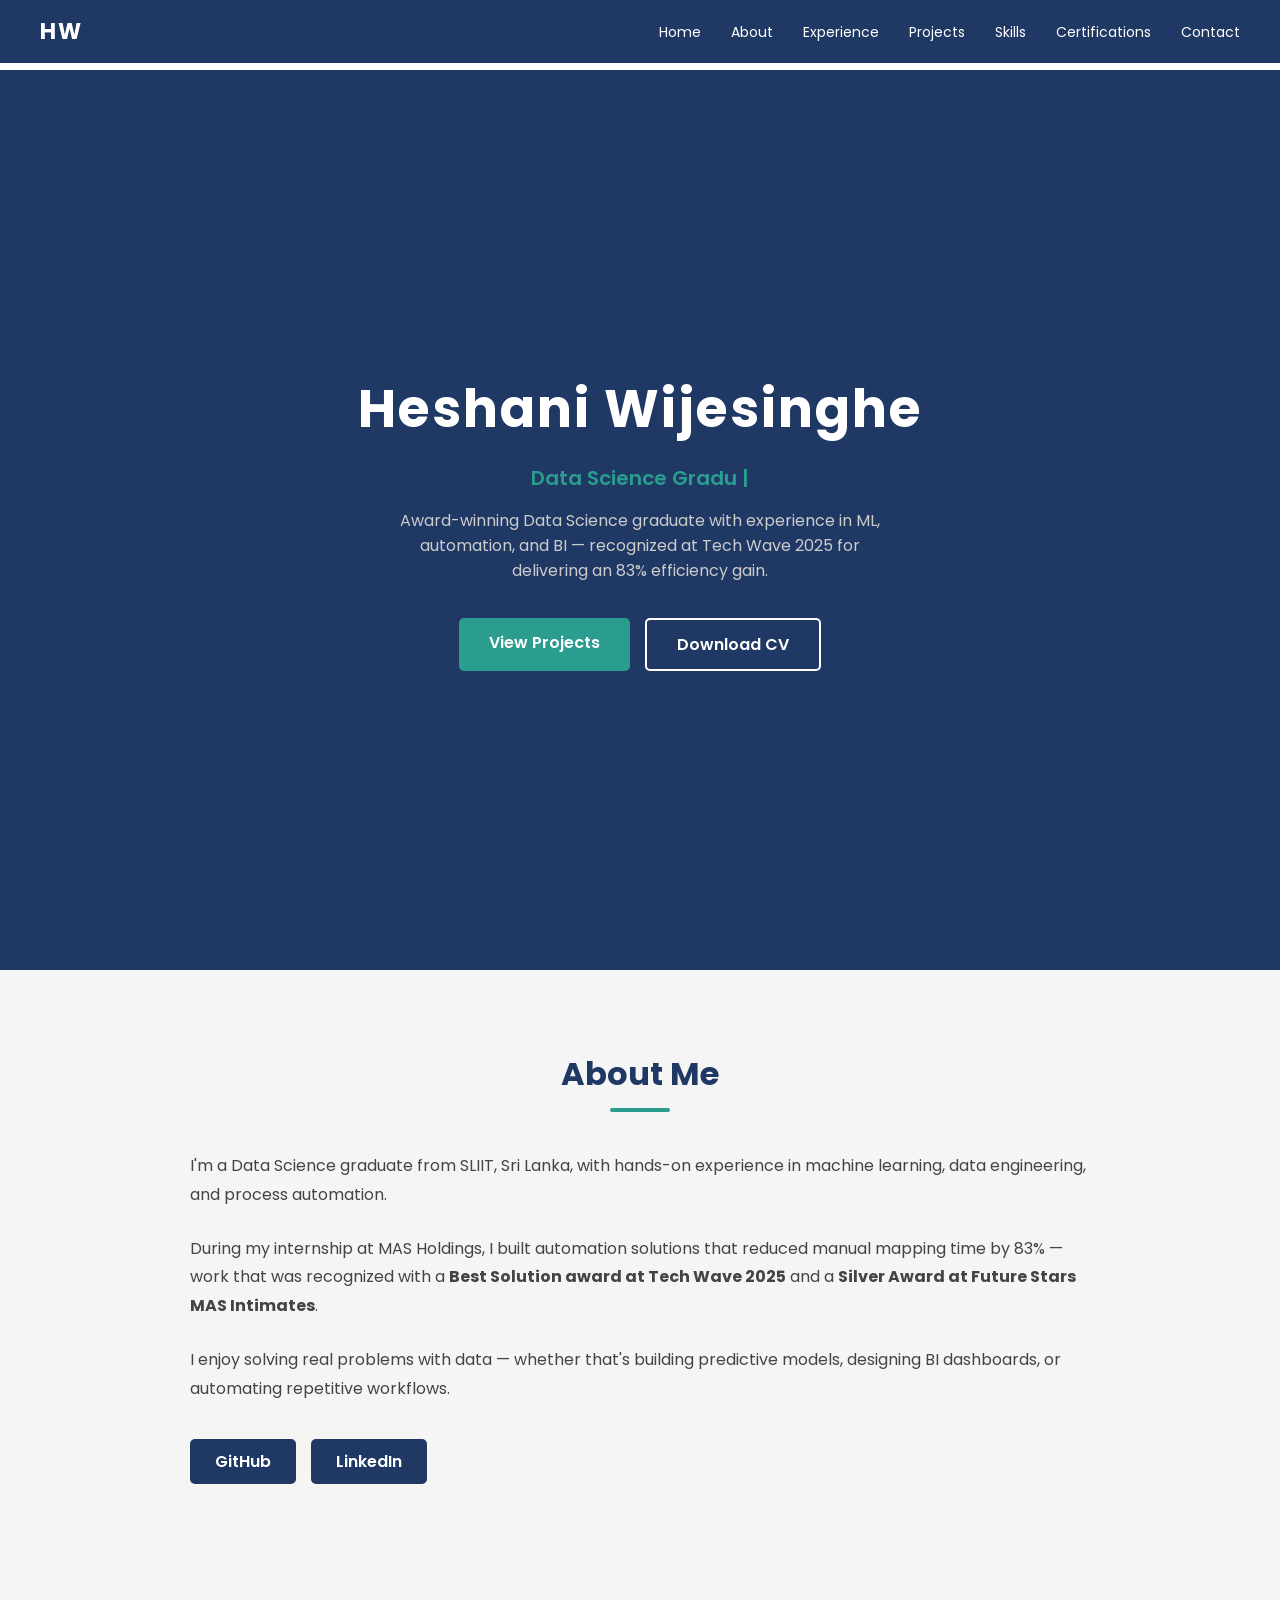
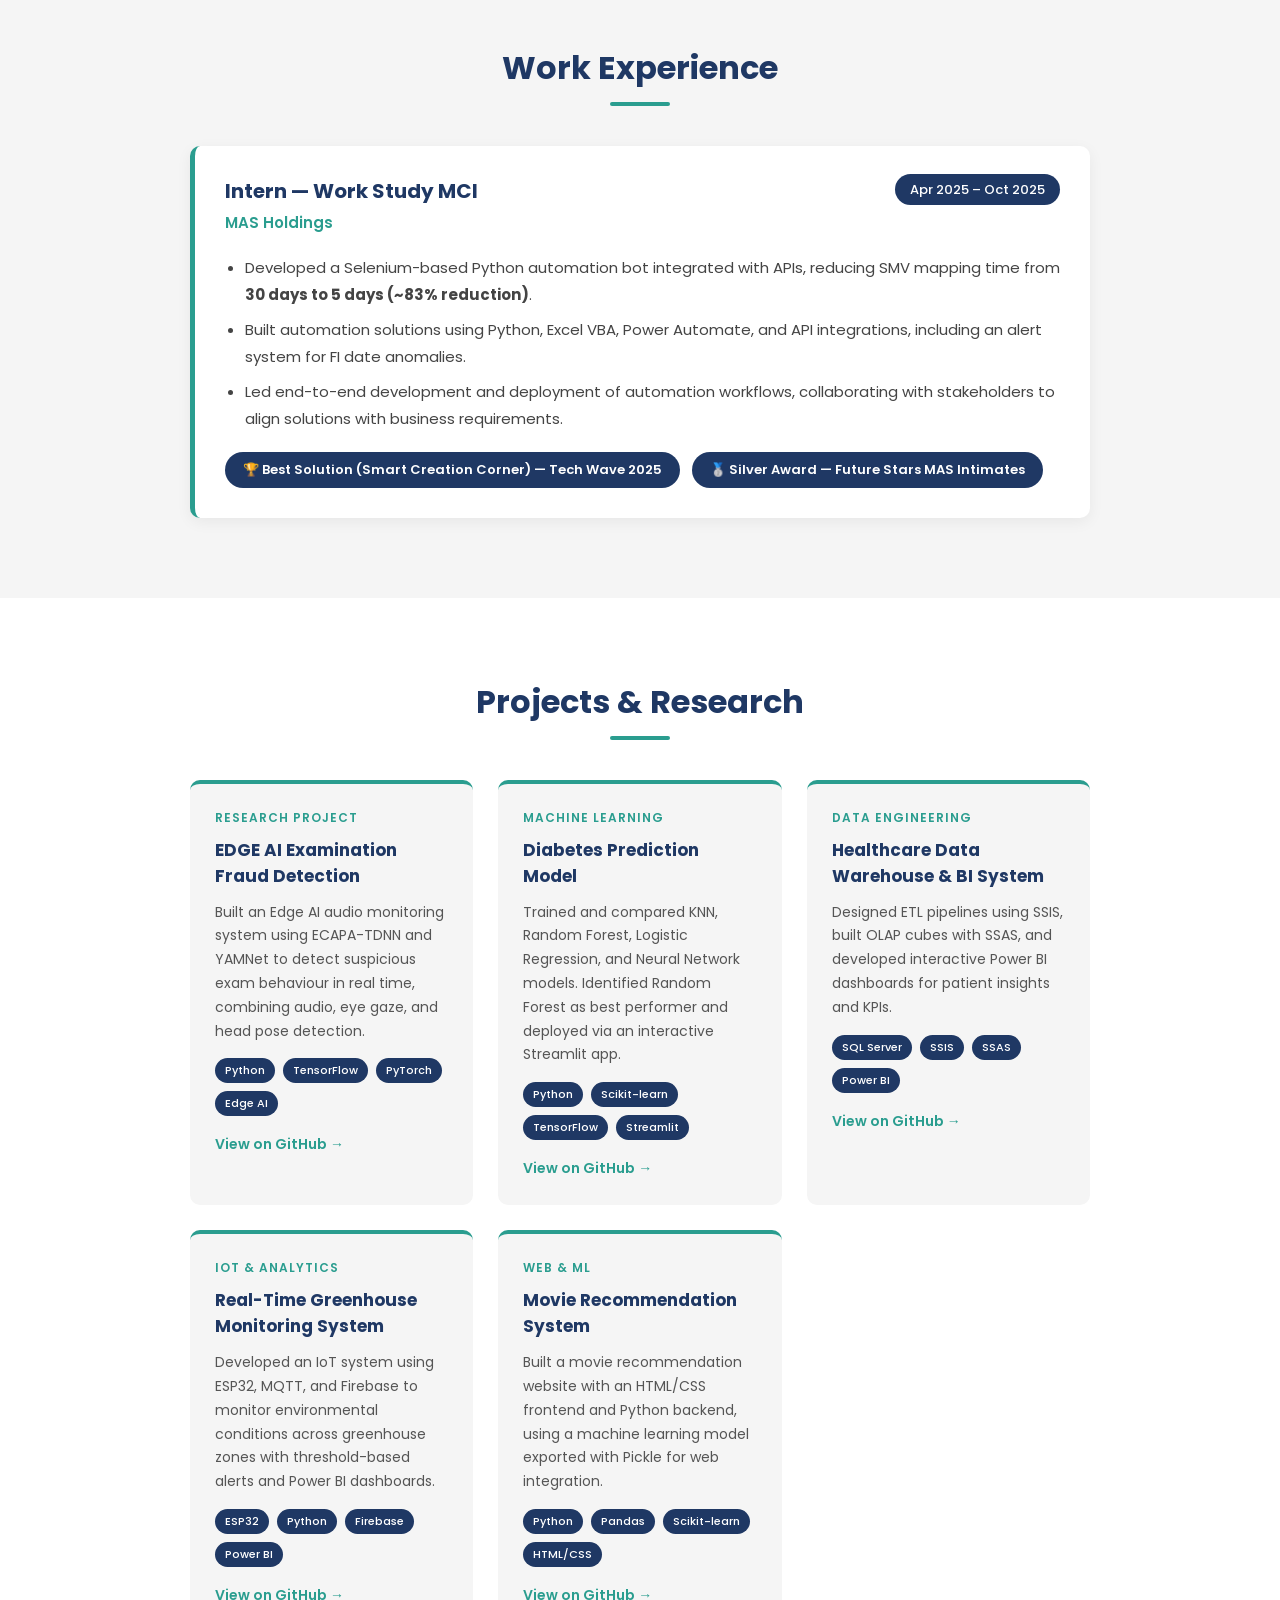
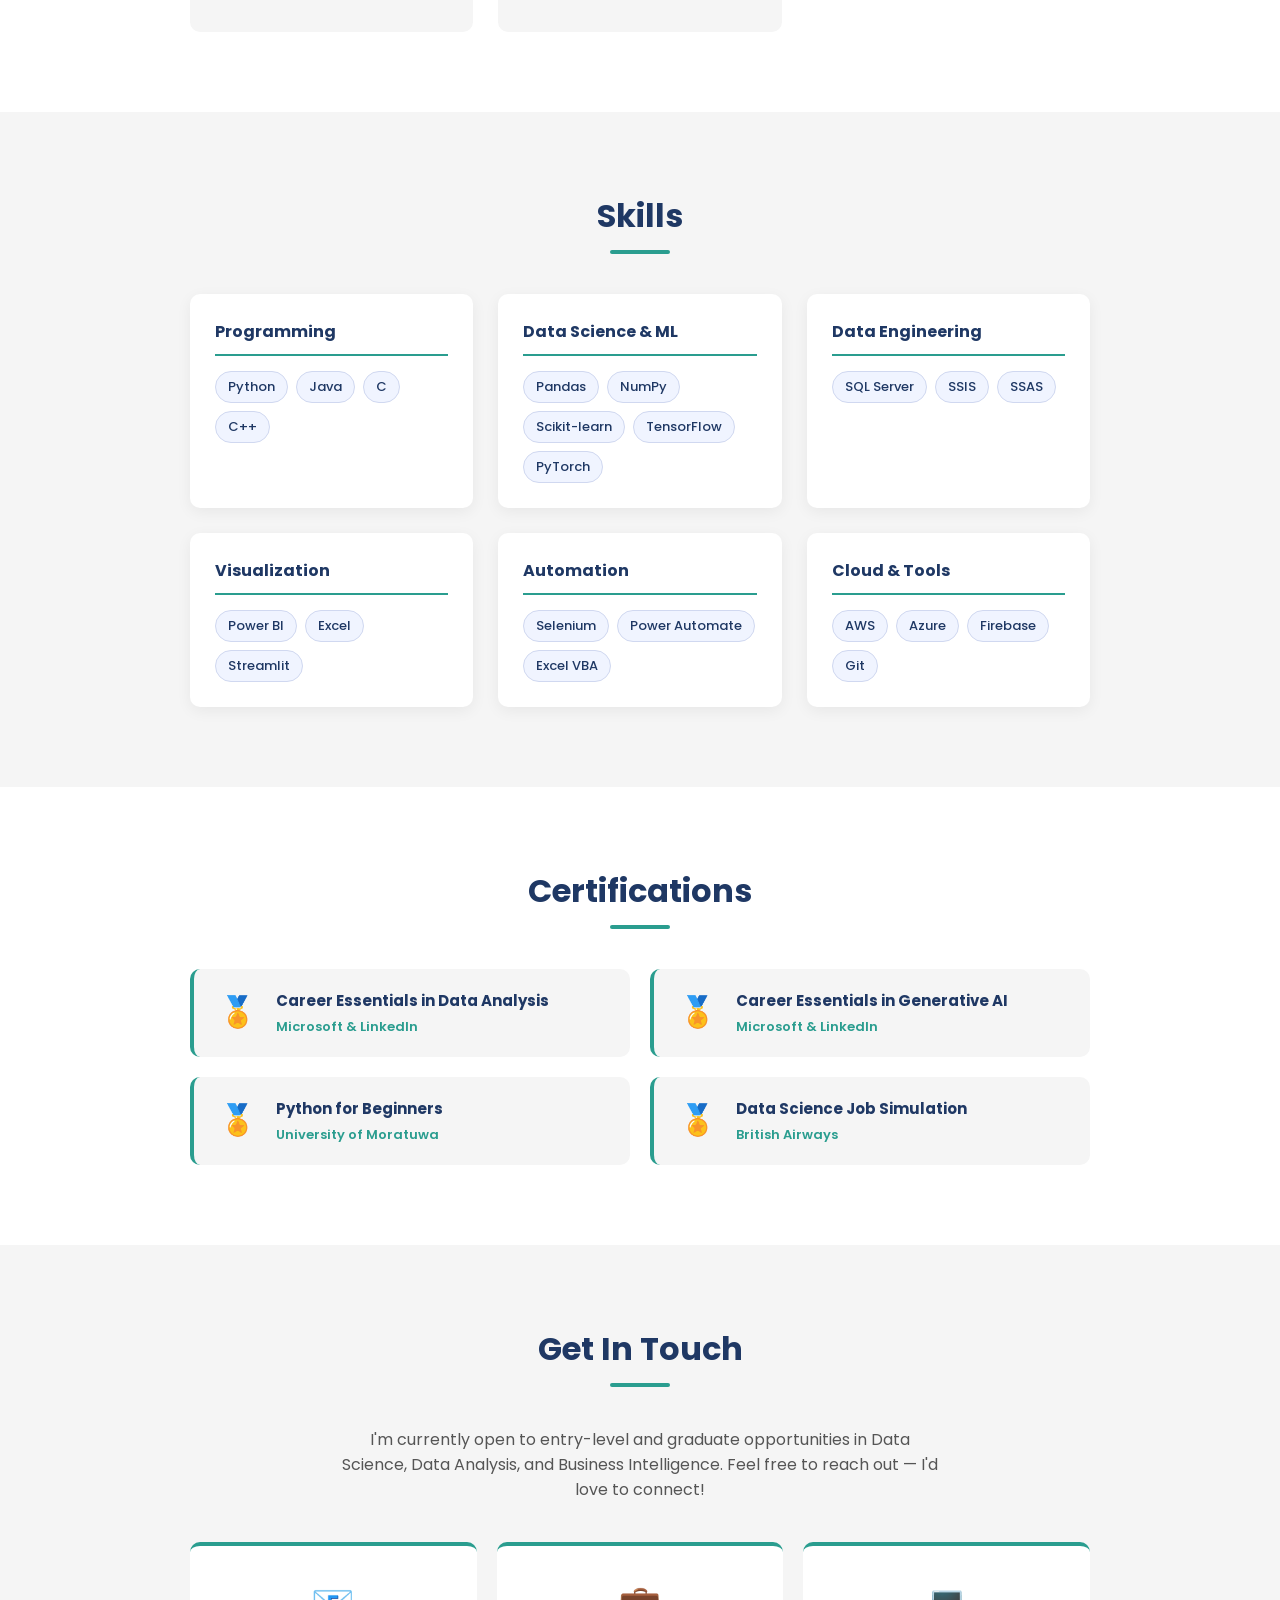
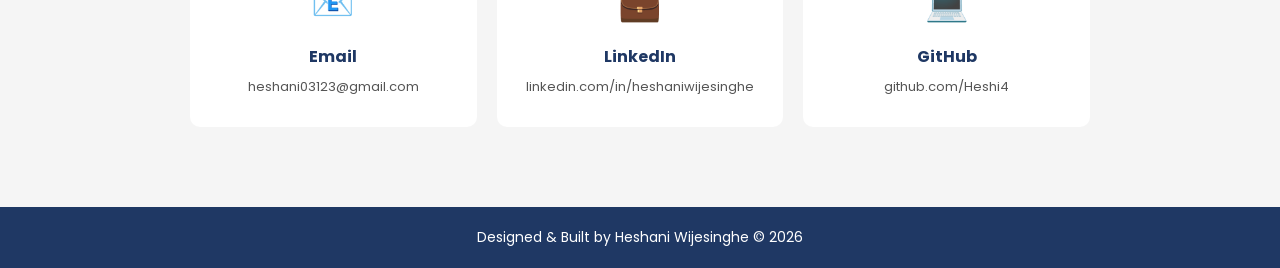
==== index.html @ 203a9673 "Initial portfolio" ====
<!DOCTYPE html>
<html lang="en">

<head>
    <meta charset="UTF-8">
    <meta name="viewport" content="width=device-width, initial-scale=1.0">
    <title>Heshani Wijesinghe | Portfolio</title>

    <link rel="stylesheet" href="style.css">
</head>

<body>
<nav id="navbar">
    <div class="nav-logo">HW</div>
    <ul class="nav-links">
        <li><a href="#home">Home</a></li>
        <li><a href="#about">About</a></li>
        <li><a href="#experience">Experience</a></li>
        <li><a href="#projects">Projects</a></li>
        <li><a href="#skills">Skills</a></li>
        <li><a href="#certifications">Certifications</a></li>
        <li><a href="#contact">Contact</a></li>
    </ul>
</nav>
    <header id="home">
    <div class="hero-content">
        <h1>Heshani Wijesinghe</h1>
        <p class="hero-subtitle">
            <span id="typed-text"></span>
            <span class="cursor">|</span>
        </p>
        <p class="hero-desc">Award-winning Data Science graduate with experience in ML, automation, and BI — recognized at Tech Wave 2025 for delivering an 83% efficiency gain.</p>
        <div class="btn-group">
            <a href="#projects" class="btn-primary">View Projects</a>
            <a href="assets/Heshani_CV.pdf" class="btn-secondary" download>Download CV</a>
        </div>
    </div>
</header>
</div>
</header>
<section id="about">
    <div class="section-container">
        <h2 class="section-title">About Me</h2>
        <div class="about-content">
            <div class="about-text">
                <p>I'm a Data Science graduate from SLIIT, Sri Lanka, with hands-on experience in machine learning, data engineering, and process automation.</p>
                <br>
                <p>During my internship at MAS Holdings, I built automation solutions that reduced manual mapping time by 83% — work that was recognized with a <strong>Best Solution award at Tech Wave 2025</strong> and a <strong>Silver Award at Future Stars MAS Intimates</strong>.</p>
                <br>
                <p>I enjoy solving real problems with data — whether that's building predictive models, designing BI dashboards, or automating repetitive workflows.</p>
                <br>
                <div class="about-links">
                    <a href="https://github.com/Heshi4" target="_blank" class="about-link">GitHub</a>
                    <a href="https://www.linkedin.com/in/heshani-wijesinghe-464396249/" target="_blank" class="about-link">LinkedIn</a>
                </div>
            </div>
        </div>
    </div>
</section>
<section id="experience">
    <div class="section-container">
        <h2 class="section-title">Work Experience</h2>
        <div class="experience-card">
            <div class="exp-header">
                <div class="exp-left">
                    <h3>Intern — Work Study MCI</h3>
                    <p class="exp-company">MAS Holdings</p>
                </div>
                <div class="exp-right">
                    <span class="exp-date">Apr 2025 – Oct 2025</span>
                </div>
            </div>
            <ul class="exp-bullets">
                <li>Developed a Selenium-based Python automation bot integrated with APIs, reducing SMV mapping time from <strong>30 days to 5 days (~83% reduction)</strong>.</li>
                <li>Built automation solutions using Python, Excel VBA, Power Automate, and API integrations, including an alert system for FI date anomalies.</li>
                <li>Led end-to-end development and deployment of automation workflows, collaborating with stakeholders to align solutions with business requirements.</li>
            </ul>
            <div class="exp-awards">
                <span class="award-badge">🏆 Best Solution (Smart Creation Corner) — Tech Wave 2025</span>
                <span class="award-badge">🥈 Silver Award — Future Stars MAS Intimates</span>
            </div>
        </div>
    </div>
</section>
<section id="projects">
    <div class="section-container">
        <h2 class="section-title">Projects & Research</h2>
        <div class="projects-grid">

            <div class="project-card">
                <div class="project-tag">Research Project</div>
                <h3>EDGE AI Examination Fraud Detection</h3>
                <p>Built an Edge AI audio monitoring system using ECAPA-TDNN and YAMNet to detect suspicious exam behaviour in real time, combining audio, eye gaze, and head pose detection.</p>
                <div class="project-tech">
                    <span>Python</span>
                    <span>TensorFlow</span>
                    <span>PyTorch</span>
                    <span>Edge AI</span>
                </div>
                <a href="https://github.com/Heshi4" target="_blank" class="project-link">View on GitHub →</a>
            </div>

            <div class="project-card">
                <div class="project-tag">Machine Learning</div>
                <h3>Diabetes Prediction Model</h3>
                <p>Trained and compared KNN, Random Forest, Logistic Regression, and Neural Network models. Identified Random Forest as best performer and deployed via an interactive Streamlit app.</p>
                <div class="project-tech">
                    <span>Python</span>
                    <span>Scikit-learn</span>
                    <span>TensorFlow</span>
                    <span>Streamlit</span>
                </div>
                <a href="https://github.com/Heshi4" target="_blank" class="project-link">View on GitHub →</a>
            </div>

            <div class="project-card">
                <div class="project-tag">Data Engineering</div>
                <h3>Healthcare Data Warehouse & BI System</h3>
                <p>Designed ETL pipelines using SSIS, built OLAP cubes with SSAS, and developed interactive Power BI dashboards for patient insights and KPIs.</p>
                <div class="project-tech">
                    <span>SQL Server</span>
                    <span>SSIS</span>
                    <span>SSAS</span>
                    <span>Power BI</span>
                </div>
                <a href="https://github.com/Heshi4" target="_blank" class="project-link">View on GitHub →</a>
            </div>

            <div class="project-card">
                <div class="project-tag">IoT & Analytics</div>
                <h3>Real-Time Greenhouse Monitoring System</h3>
                <p>Developed an IoT system using ESP32, MQTT, and Firebase to monitor environmental conditions across greenhouse zones with threshold-based alerts and Power BI dashboards.</p>
                <div class="project-tech">
                    <span>ESP32</span>
                    <span>Python</span>
                    <span>Firebase</span>
                    <span>Power BI</span>
                </div>
                <a href="https://github.com/Heshi4" target="_blank" class="project-link">View on GitHub →</a>
            </div>

            <div class="project-card">
                <div class="project-tag">Web & ML</div>
                <h3>Movie Recommendation System</h3>
                <p>Built a movie recommendation website with an HTML/CSS frontend and Python backend, using a machine learning model exported with Pickle for web integration.</p>
                <div class="project-tech">
                    <span>Python</span>
                    <span>Pandas</span>
                    <span>Scikit-learn</span>
                    <span>HTML/CSS</span>
                </div>
                <a href="https://github.com/Heshi4" target="_blank" class="project-link">View on GitHub →</a>
            </div>

        </div>
    </div>
</section>
<section id="skills">
    <div class="section-container">
        <h2 class="section-title">Skills</h2>
        <div class="skills-grid">

            <div class="skill-category">
                <h3>Programming</h3>
                <div class="skill-tags">
                    <span>Python</span>
                    <span>Java</span>
                    <span>C</span>
                    <span>C++</span>
                </div>
            </div>

            <div class="skill-category">
                <h3>Data Science & ML</h3>
                <div class="skill-tags">
                    <span>Pandas</span>
                    <span>NumPy</span>
                    <span>Scikit-learn</span>
                    <span>TensorFlow</span>
                    <span>PyTorch</span>
                </div>
            </div>

            <div class="skill-category">
                <h3>Data Engineering</h3>
                <div class="skill-tags">
                    <span>SQL Server</span>
                    <span>SSIS</span>
                    <span>SSAS</span>
                </div>
            </div>

            <div class="skill-category">
                <h3>Visualization</h3>
                <div class="skill-tags">
                    <span>Power BI</span>
                    <span>Excel</span>
                    <span>Streamlit</span>
                </div>
            </div>

            <div class="skill-category">
                <h3>Automation</h3>
                <div class="skill-tags">
                    <span>Selenium</span>
                    <span>Power Automate</span>
                    <span>Excel VBA</span>
                </div>
            </div>

            <div class="skill-category">
                <h3>Cloud & Tools</h3>
                <div class="skill-tags">
                    <span>AWS</span>
                    <span>Azure</span>
                    <span>Firebase</span>
                    <span>Git</span>
                </div>
            </div>

        </div>
    </div>
</section>
<section id="certifications">
    <div class="section-container">
        <h2 class="section-title">Certifications</h2>
        <div class="cert-grid">

            <div class="cert-card">
                <div class="cert-icon">🏅</div>
                <div class="cert-info">
                    <h3>Career Essentials in Data Analysis</h3>
                    <p>Microsoft & LinkedIn</p>
                </div>
            </div>

            <div class="cert-card">
                <div class="cert-icon">🏅</div>
                <div class="cert-info">
                    <h3>Career Essentials in Generative AI</h3>
                    <p>Microsoft & LinkedIn</p>
                </div>
            </div>

            <div class="cert-card">
                <div class="cert-icon">🏅</div>
                <div class="cert-info">
                    <h3>Python for Beginners</h3>
                    <p>University of Moratuwa</p>
                </div>
            </div>

            <div class="cert-card">
                <div class="cert-icon">🏅</div>
                <div class="cert-info">
                    <h3>Data Science Job Simulation</h3>
                    <p>British Airways</p>
                </div>
            </div>

        </div>
    </div>
</section>
<section id="contact">
    <div class="section-container">
        <h2 class="section-title">Get In Touch</h2>
        <p class="contact-desc"><p class="contact-desc">I'm currently open to entry-level and graduate opportunities in Data Science, Data Analysis, and Business Intelligence. Feel free to reach out — I'd love to connect!</p></p>
        <div class="contact-grid">

            <a href="mailto:heshani03123@gmail.com" class="contact-card">
                <div class="contact-icon">📧</div>
                <h3>Email</h3>
                <p>heshani03123@gmail.com</p>
            </a>

            <a href="https://www.linkedin.com/in/heshani-wijesinghe-464396249/" target="_blank" class="contact-card">
                <div class="contact-icon">💼</div>
                <h3>LinkedIn</h3>
                <p>linkedin.com/in/heshaniwijesinghe</p>
            </a>

            <a href="https://github.com/Heshi4" target="_blank" class="contact-card">
                <div class="contact-icon">💻</div>
                <h3>GitHub</h3>
                <p>github.com/Heshi4</p>
            </a>

        </div>
    </div>
</section>

<!-- Footer -->
<footer>
    <p>Designed & Built by Heshani Wijesinghe &copy; 2026</p>
</footer>
<script src="script.js"></script>
</body>

</html>
---- style.css ----
/* ── Google Font ── */
@import url('https://fonts.googleapis.com/css2?family=Poppins:wght@300;400;600;700&display=swap');

/* ── Reset & Base ── */
* {
    margin: 0;
    padding: 0;
    box-sizing: border-box;
}

body {
    font-family: 'Poppins', sans-serif;
    color: #1A1A1A;
}

/* ── Navbar ── */
#navbar {
    position: fixed;
    top: 0;
    width: 100%;
    background-color: #1F3864;
    padding: 15px 40px;
    display: flex;
    justify-content: space-between;
    align-items: center;
    z-index: 1000;
}

.nav-logo {
    color: white;
    font-size: 22px;
    font-weight: 700;
    letter-spacing: 2px;
}

.nav-links {
    list-style: none;
    display: flex;
    gap: 30px;
}

.nav-links a {
    color: white;
    text-decoration: none;
    font-size: 14px;
    font-weight: 400;
    transition: color 0.3s;
}

.nav-links a:hover {
    color: #2A9D8F;
}

/* ── Push content below navbar ── */
body {
    padding-top: 70px;
}

/* ── Hero Section ── */
#home {
    background-color: #1F3864;
    color: white;
    height: 100vh;
    display: flex;
    align-items: center;
    justify-content: center;
    text-align: center;
    padding: 0 20px;
}

.hero-content h1 {
    font-size: 52px;
    font-weight: 700;
    margin-bottom: 15px;
    letter-spacing: 2px;
}

.hero-subtitle {
    font-size: 20px;
    color: #2A9D8F;
    font-weight: 600;
    margin-bottom: 15px;
    min-height: 30px;
}

.cursor {
    animation: blink 0.7s infinite;
}

@keyframes blink {
    0%, 100% { opacity: 1; }
    50% { opacity: 0; }
}

.hero-desc {
    font-size: 16px;
    color: #ccc;
    margin-bottom: 35px;
    max-width: 500px;
    margin-left: auto;
    margin-right: auto;
}

.btn-group {
    display: flex;
    gap: 15px;
    justify-content: center;
}

.btn-primary {
    background-color: #2A9D8F;
    color: white;
    padding: 12px 30px;
    border-radius: 5px;
    text-decoration: none;
    font-weight: 600;
    transition: background-color 0.3s;
}

.btn-primary:hover {
    background-color: #21867a;
}

.btn-secondary {
    border: 2px solid white;
    color: white;
    padding: 12px 30px;
    border-radius: 5px;
    text-decoration: none;
    font-weight: 600;
    transition: all 0.3s;
}

.btn-secondary:hover {
    background-color: white;
    color: #1F3864;
}

/* ── Sections General ── */
section {
    padding: 80px 20px;
}

.section-container {
    max-width: 900px;
    margin: 0 auto;
}

.section-title {
    font-size: 32px;
    font-weight: 700;
    color: #1F3864;
    margin-bottom: 40px;
    text-align: center;
    position: relative;
}

.section-title::after {
    content: '';
    display: block;
    width: 60px;
    height: 4px;
    background-color: #2A9D8F;
    margin: 10px auto 0;
    border-radius: 2px;
}

/* ── About Section ── */
#about {
    background-color: #F5F5F5;
}

.about-text p {
    font-size: 16px;
    line-height: 1.8;
    color: #444;
}

.about-links {
    display: flex;
    gap: 15px;
    margin-top: 10px;
}

.about-link {
    background-color: #1F3864;
    color: white;
    padding: 10px 25px;
    border-radius: 5px;
    text-decoration: none;
    font-weight: 600;
    transition: background-color 0.3s;
}

.about-link:hover {
    background-color: #2A9D8F;
}

/* ── Projects Section ── */
#projects {
    background-color: white;
}

.projects-grid {
    display: grid;
    grid-template-columns: repeat(3, 1fr);
    gap: 25px;
}

.project-card {
    background-color: #F5F5F5;
    border-radius: 10px;
    padding: 25px;
    transition: transform 0.3s, box-shadow 0.3s;
    border-top: 4px solid #2A9D8F;
}

.project-card:hover {
    transform: translateY(-5px);
    box-shadow: 0 10px 25px rgba(0,0,0,0.1);
}

.project-tag {
    font-size: 12px;
    font-weight: 600;
    color: #2A9D8F;
    text-transform: uppercase;
    letter-spacing: 1px;
    margin-bottom: 10px;
}

.project-card h3 {
    font-size: 17px;
    font-weight: 700;
    color: #1F3864;
    margin-bottom: 12px;
}

.project-card p {
    font-size: 14px;
    color: #555;
    line-height: 1.7;
    margin-bottom: 15px;
}

.project-tech {
    display: flex;
    flex-wrap: wrap;
    gap: 8px;
    margin-bottom: 15px;
}

.project-tech span {
    background-color: #1F3864;
    color: white;
    font-size: 11px;
    padding: 4px 10px;
    border-radius: 20px;
    font-weight: 500;
}

.project-link {
    color: #2A9D8F;
    text-decoration: none;
    font-weight: 600;
    font-size: 14px;
    transition: color 0.3s;
}

.project-link:hover {
    color: #1F3864;
}

/* ── Experience Section ── */
#experience {
    background-color: #F5F5F5;
}

.experience-card {
    background-color: white;
    border-radius: 10px;
    padding: 30px;
    border-left: 5px solid #2A9D8F;
    box-shadow: 0 4px 15px rgba(0,0,0,0.06);
}

.exp-header {
    display: flex;
    justify-content: space-between;
    align-items: flex-start;
    margin-bottom: 20px;
}

.exp-left h3 {
    font-size: 20px;
    font-weight: 700;
    color: #1F3864;
    margin-bottom: 5px;
}

.exp-company {
    font-size: 15px;
    color: #2A9D8F;
    font-weight: 600;
}

.exp-date {
    background-color: #1F3864;
    color: white;
    padding: 6px 15px;
    border-radius: 20px;
    font-size: 13px;
    font-weight: 500;
}

.exp-bullets {
    padding-left: 20px;
    margin-bottom: 20px;
}

.exp-bullets li {
    font-size: 15px;
    color: #444;
    line-height: 1.8;
    margin-bottom: 8px;
}

.exp-awards {
    display: flex;
    gap: 12px;
    flex-wrap: wrap;
}

.award-badge {
    background-color: #1F3864;
    color: white;
    padding: 8px 18px;
    border-radius: 25px;
    font-size: 13px;
    font-weight: 600;
}

/* ── Skills Section ── */
#skills {
    background-color: #F5F5F5;
}

.skills-grid {
    display: grid;
    grid-template-columns: repeat(3, 1fr);
    gap: 25px;
}

.skill-category {
    background-color: white;
    border-radius: 10px;
    padding: 25px;
    box-shadow: 0 4px 15px rgba(0,0,0,0.06);
    transition: transform 0.3s;
}

.skill-category:hover {
    transform: translateY(-3px);
}

.skill-category h3 {
    font-size: 16px;
    font-weight: 700;
    color: #1F3864;
    margin-bottom: 15px;
    padding-bottom: 10px;
    border-bottom: 2px solid #2A9D8F;
}

.skill-tags {
    display: flex;
    flex-wrap: wrap;
    gap: 8px;
}

.skill-tags span {
    background-color: #F0F4FF;
    color: #1F3864;
    padding: 5px 12px;
    border-radius: 20px;
    font-size: 13px;
    font-weight: 500;
    border: 1px solid #d0d8f0;
}
/* ── Certifications Section ── */
#certifications {
    background-color: white;
}

.cert-grid {
    display: grid;
    grid-template-columns: repeat(2, 1fr);
    gap: 20px;
}

.cert-card {
    display: flex;
    align-items: center;
    gap: 20px;
    background-color: #F5F5F5;
    border-radius: 10px;
    padding: 20px 25px;
    border-left: 4px solid #2A9D8F;
    transition: transform 0.3s, box-shadow 0.3s;
}

.cert-card:hover {
    transform: translateY(-3px);
    box-shadow: 0 8px 20px rgba(0,0,0,0.08);
}

.cert-icon {
    font-size: 30px;
}

.cert-info h3 {
    font-size: 15px;
    font-weight: 700;
    color: #1F3864;
    margin-bottom: 5px;
}

.cert-info p {
    font-size: 13px;
    color: #2A9D8F;
    font-weight: 600;
}
/* ── Contact Section ── */
#contact {
    background-color: #F5F5F5;
}

.contact-desc {
    text-align: center;
    color: #555;
    font-size: 16px;
    margin-bottom: 40px;
    max-width: 600px;
    margin-left: auto;
    margin-right: auto;
}

.contact-grid {
    display: grid;
    grid-template-columns: repeat(3, 1fr);
    gap: 20px;
}

.contact-card {
    background-color: white;
    border-radius: 10px;
    padding: 30px 20px;
    text-align: center;
    text-decoration: none;
    border-top: 4px solid #2A9D8F;
    transition: transform 0.3s, box-shadow 0.3s;
}

.contact-card:hover {
    transform: translateY(-5px);
    box-shadow: 0 10px 25px rgba(0,0,0,0.1);
}

.contact-icon {
    font-size: 35px;
    margin-bottom: 15px;
}

.contact-card h3 {
    font-size: 16px;
    font-weight: 700;
    color: #1F3864;
    margin-bottom: 8px;
}

.contact-card p {
    font-size: 13px;
    color: #555;
}

/* ── Footer ── */
footer {
    background-color: #1F3864;
    color: white;
    text-align: center;
    padding: 20px;
    font-size: 14px;
}
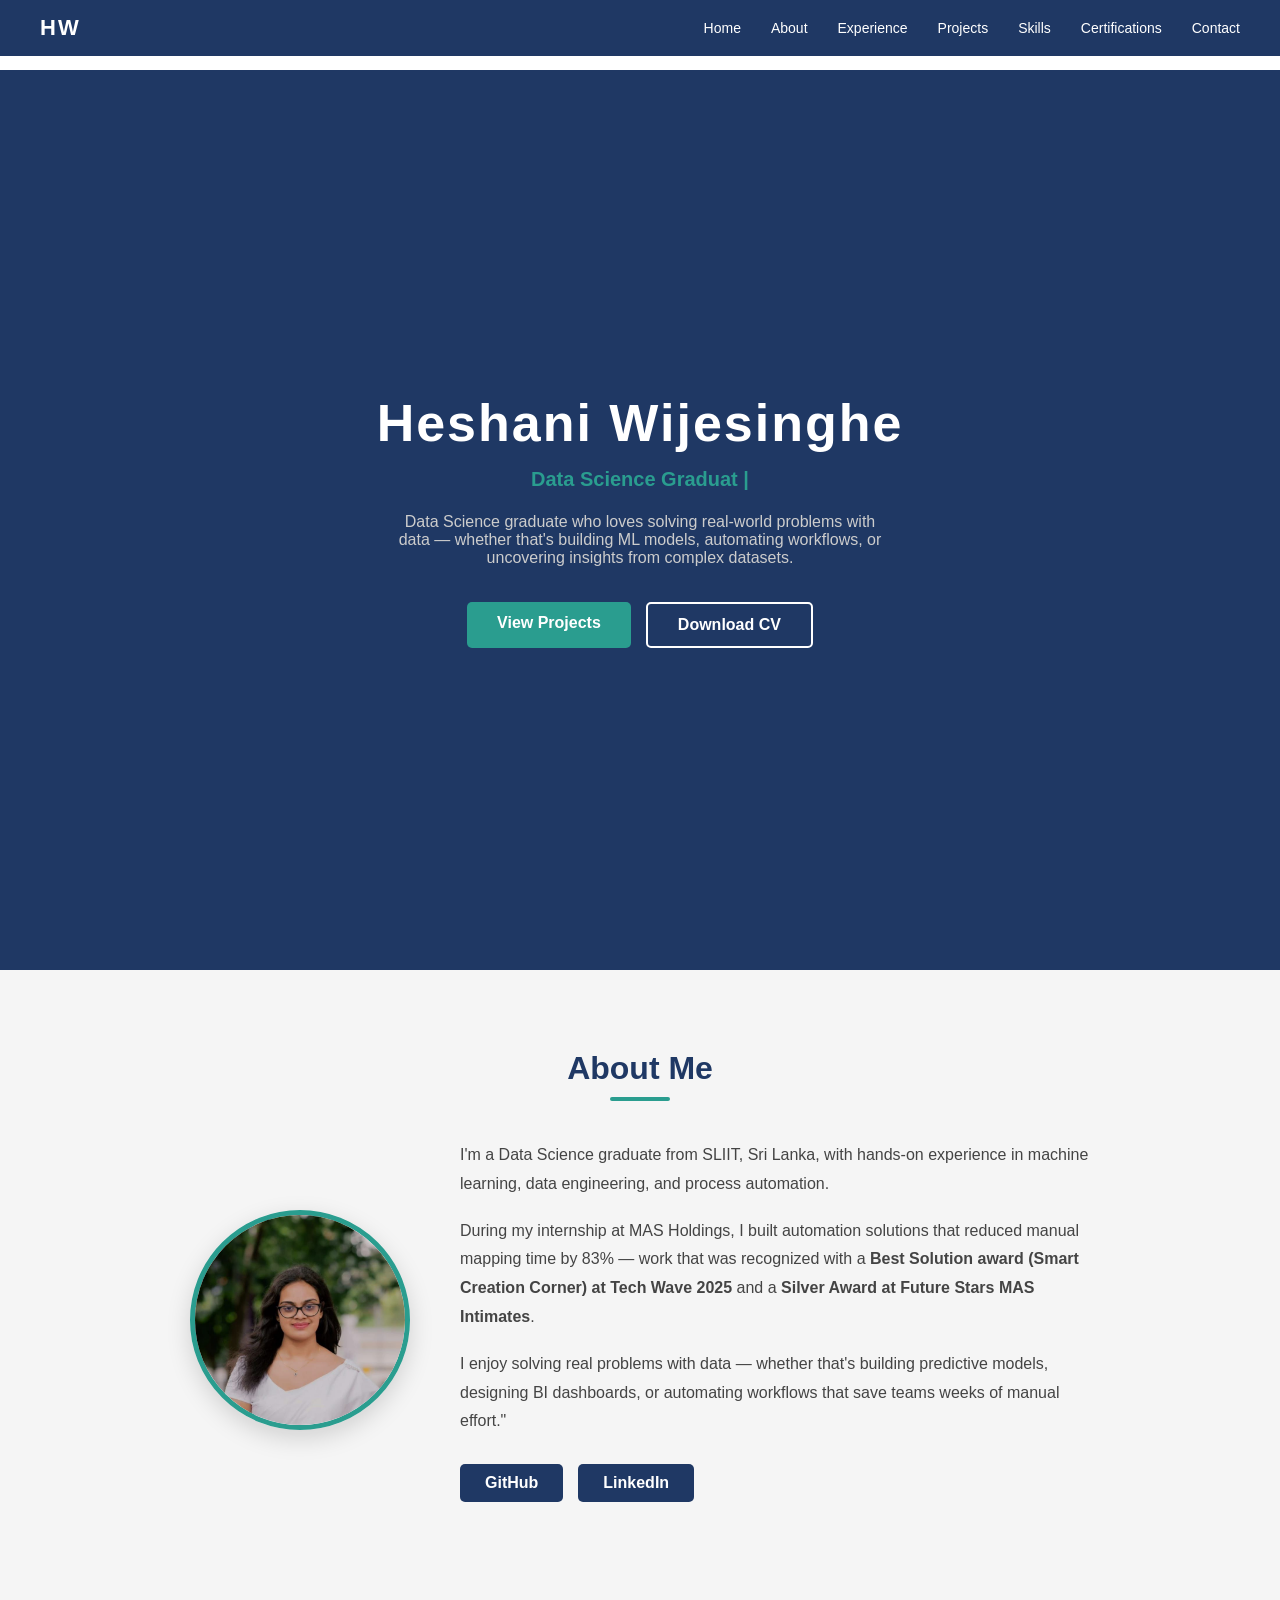
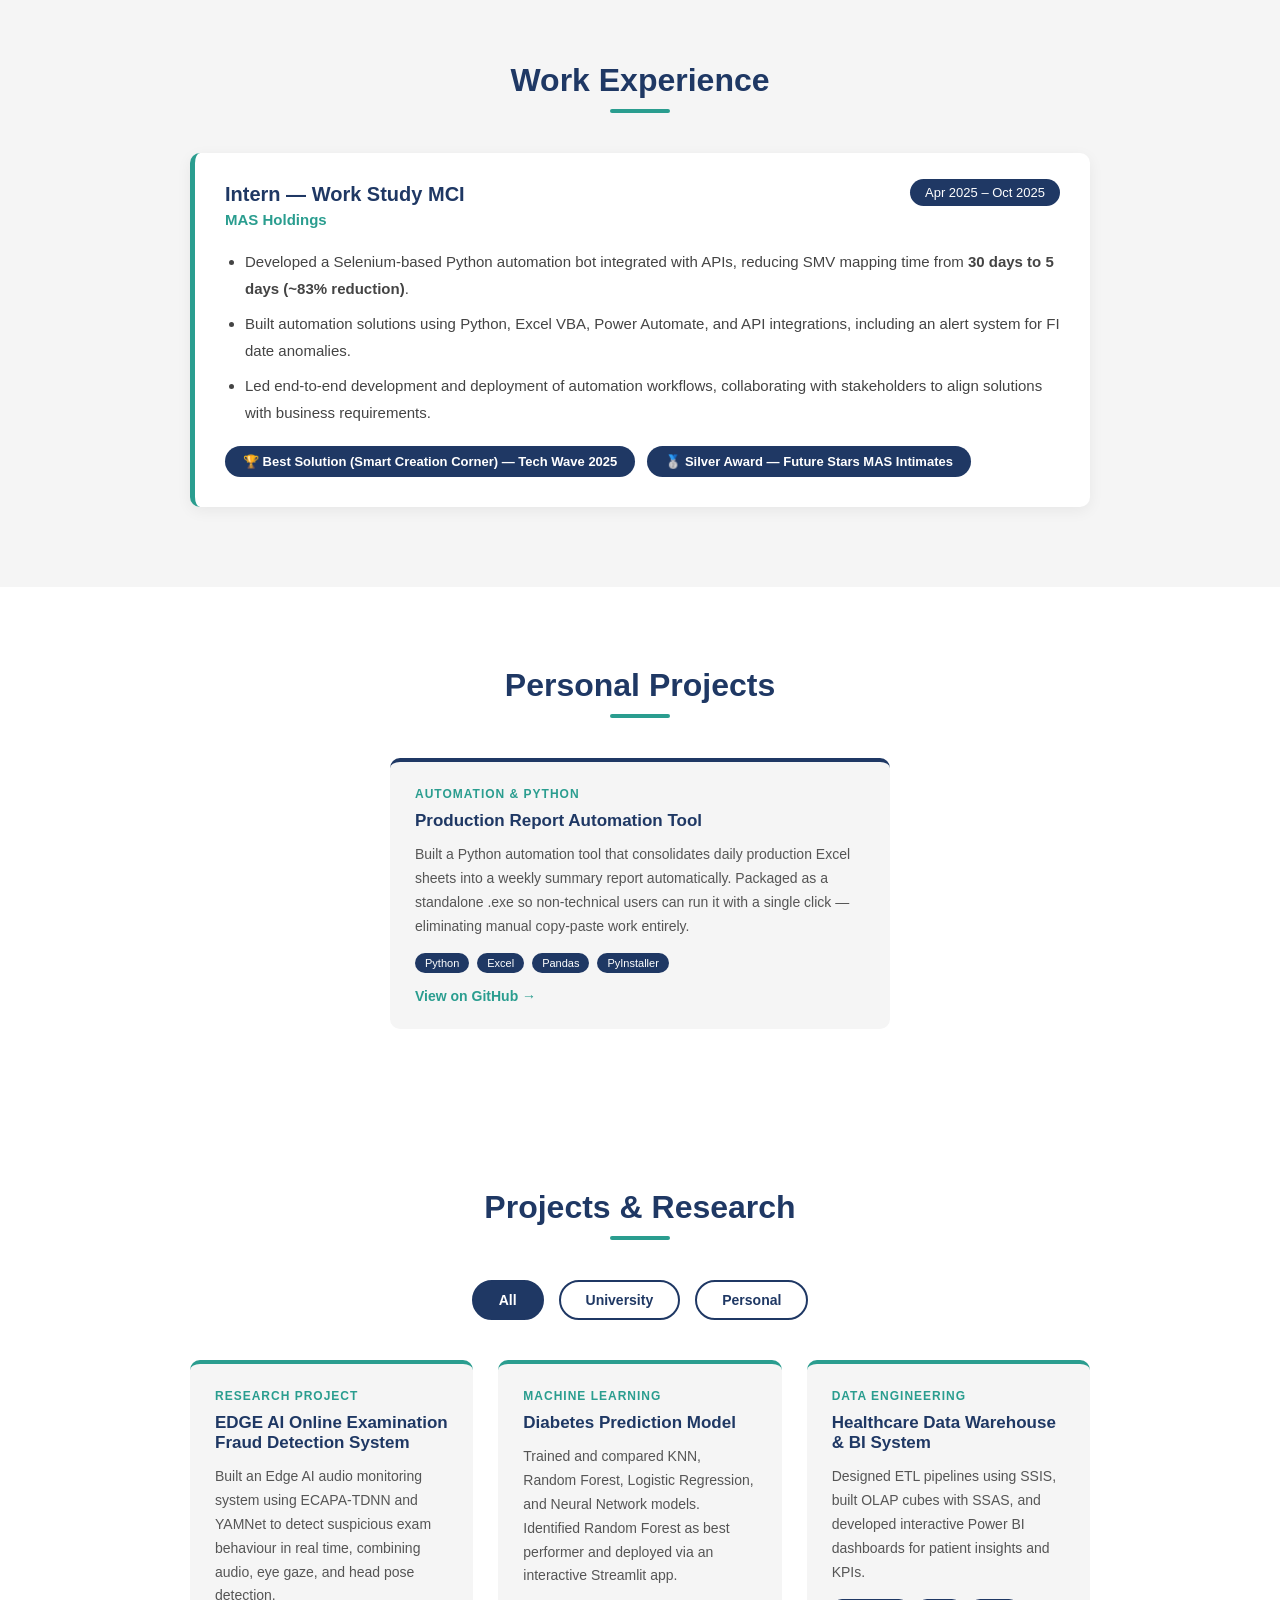
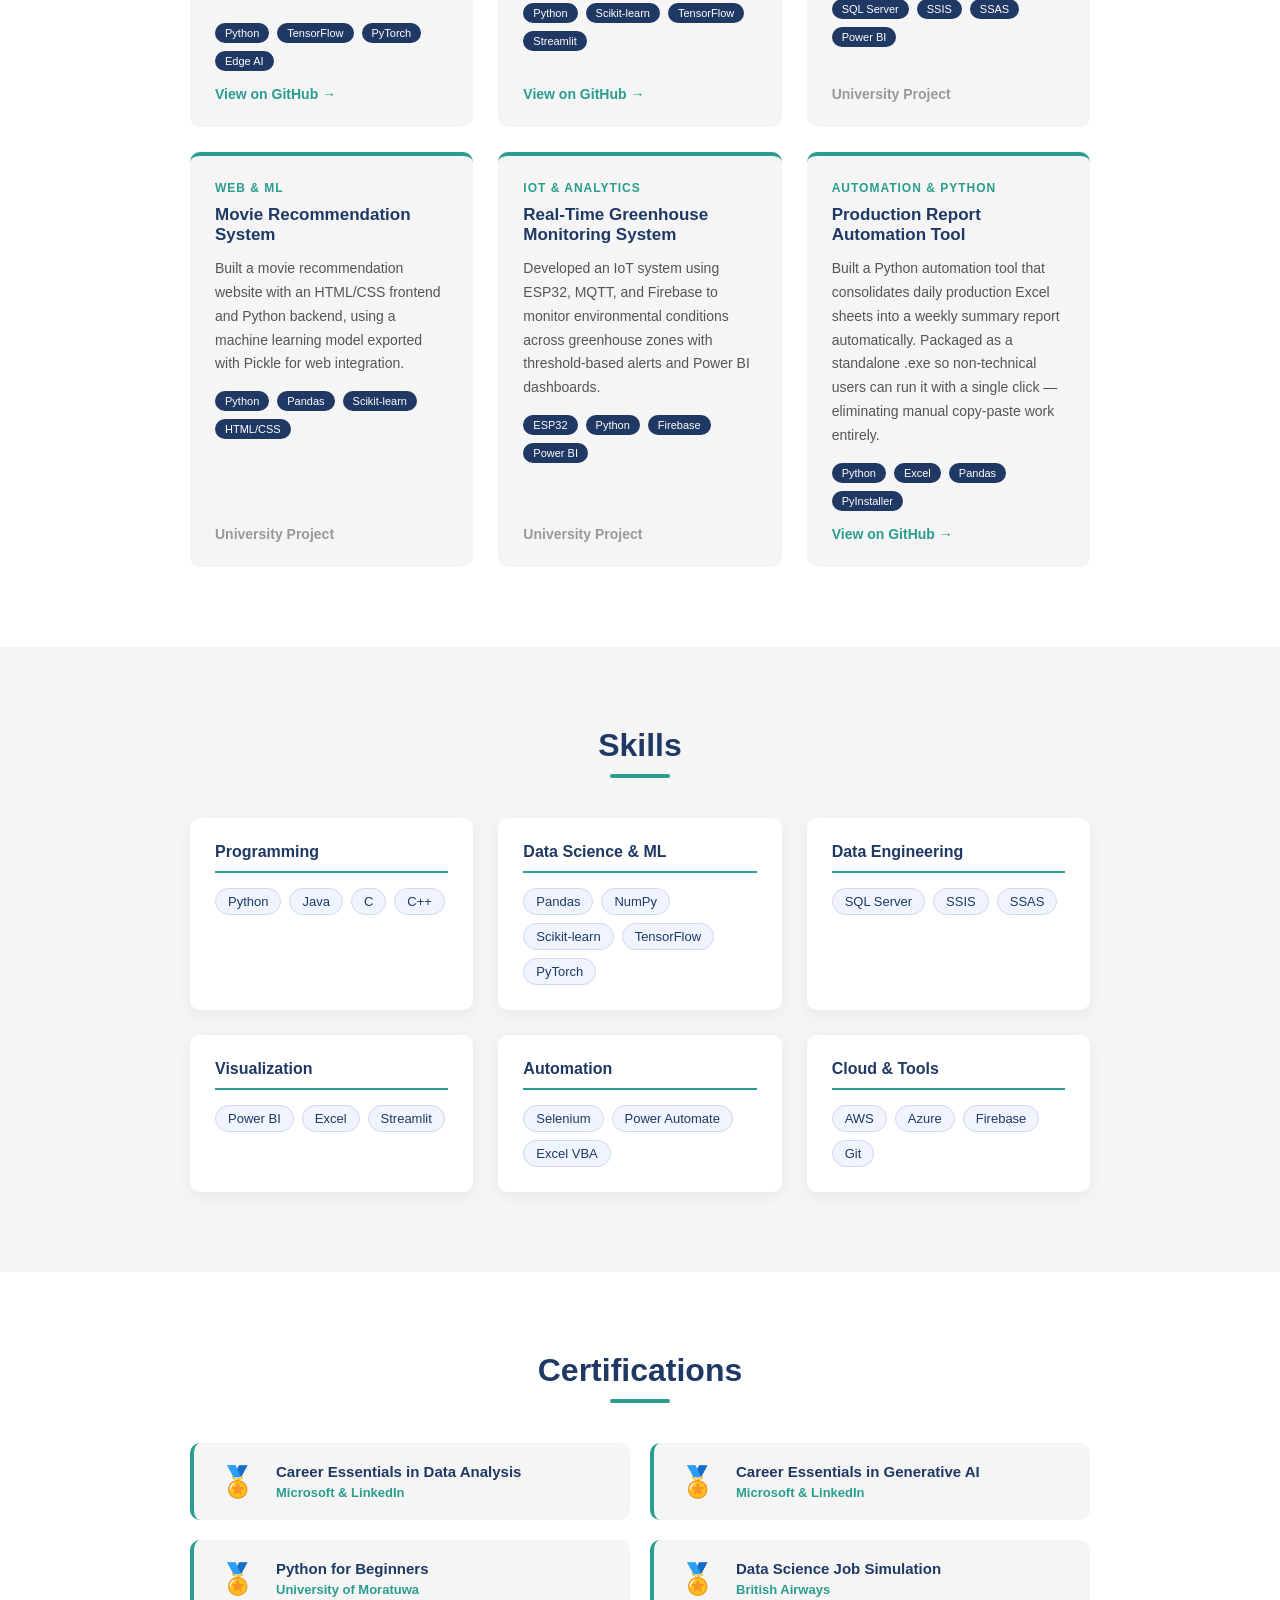
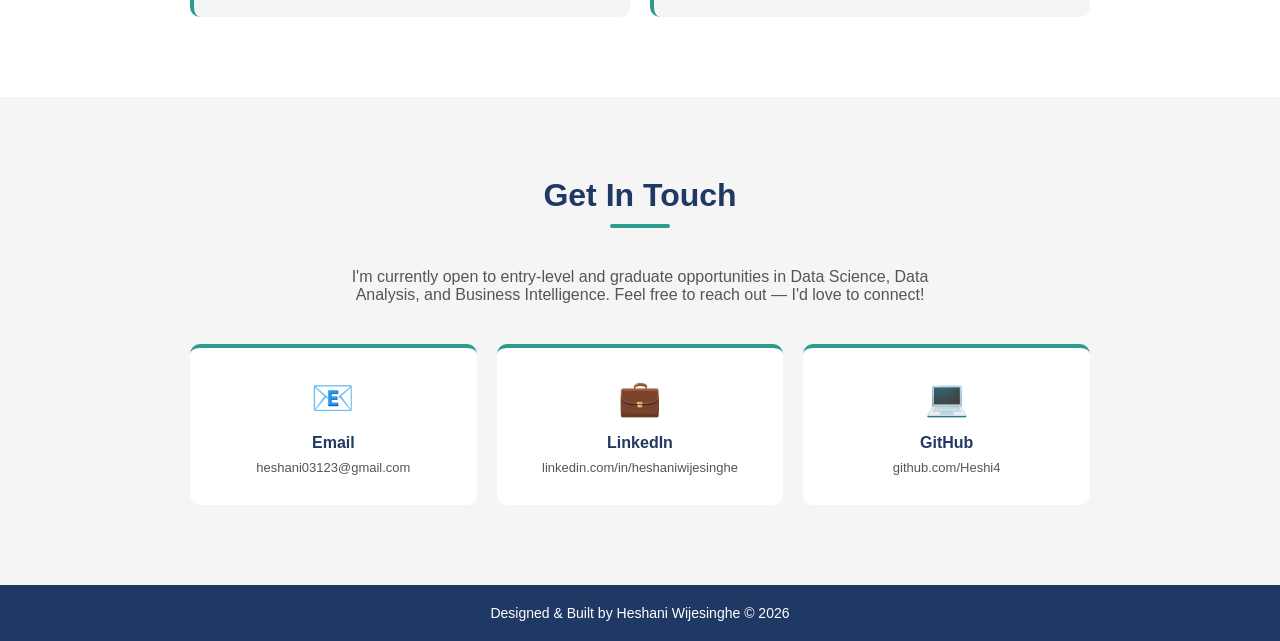
==== commit 7297da61: "Add project filter tabs and personal project" ====
--- a/index.html
+++ b/index.html
@@ -30,7 +30,7 @@
             <span id="typed-text"></span>
             <span class="cursor">|</span>
         </p>
-        <p class="hero-desc">Award-winning Data Science graduate with experience in ML, automation, and BI — recognized at Tech Wave 2025 for delivering an 83% efficiency gain.</p>
+        <p class="hero-desc">Data Science graduate who loves solving real-world problems with data — whether that's building ML models, automating workflows, or uncovering insights from complex datasets.</p>
         <div class="btn-group">
             <a href="#projects" class="btn-primary">View Projects</a>
             <a href="assets/Heshani_CV.pdf" class="btn-secondary" download>Download CV</a>
@@ -43,16 +43,19 @@
     <div class="section-container">
         <h2 class="section-title">About Me</h2>
         <div class="about-content">
+            <div class="about-image">
+                <img src="assets/images/profile.jpeg" alt="Heshani Wijesinghe">
+            </div>
             <div class="about-text">
                 <p>I'm a Data Science graduate from SLIIT, Sri Lanka, with hands-on experience in machine learning, data engineering, and process automation.</p>
                 <br>
-                <p>During my internship at MAS Holdings, I built automation solutions that reduced manual mapping time by 83% — work that was recognized with a <strong>Best Solution award at Tech Wave 2025</strong> and a <strong>Silver Award at Future Stars MAS Intimates</strong>.</p>
+                <p>During my internship at MAS Holdings, I built automation solutions that reduced manual mapping time by 83% — work that was recognized with a <strong>Best Solution award (Smart Creation Corner) at Tech Wave 2025</strong> and a <strong>Silver Award at Future Stars MAS Intimates</strong>.</p>
                 <br>
-                <p>I enjoy solving real problems with data — whether that's building predictive models, designing BI dashboards, or automating repetitive workflows.</p>
+                <p>I enjoy solving real problems with data — whether that's building predictive models, designing BI dashboards, or automating workflows that save teams weeks of manual effort."</p>
                 <br>
                 <div class="about-links">
                     <a href="https://github.com/Heshi4" target="_blank" class="about-link">GitHub</a>
-                    <a href="https://www.linkedin.com/in/heshani-wijesinghe-464396249/" target="_blank" class="about-link">LinkedIn</a>
+                    <a href="https://linkedin.com/in/heshaniwijesinghe" target="_blank" class="about-link">LinkedIn</a>
                 </div>
             </div>
         </div>
@@ -83,14 +86,39 @@
         </div>
     </div>
 </section>
+<section id="personal">
+    <div class="section-container">
+        <h2 class="section-title">Personal Projects</h2>
+        <div class="personal-grid">
+            <div class="project-card featured">
+                <div class="project-tag">Automation & Python</div>
+                <h3>Production Report Automation Tool</h3>
+                <p>Built a Python automation tool that consolidates daily production Excel sheets into a weekly summary report automatically. Packaged as a standalone .exe so non-technical users can run it with a single click — eliminating manual copy-paste work entirely.</p>
+                <div class="project-tech">
+                    <span>Python</span>
+                    <span>Excel</span>
+                    <span>Pandas</span>
+                    <span>PyInstaller</span>
+                </div>
+                <a href="https://github.com/Heshi4/production-report-automation-tool" target="_blank" class="project-link">View on GitHub →</a>
+            </div>
+        </div>
+    </div>
+</section>
 <section id="projects">
     <div class="section-container">
         <h2 class="section-title">Projects & Research</h2>
+        
+<div class="filter-tabs">
+    <button class="filter-btn active" data-filter="all">All</button>
+    <button class="filter-btn" data-filter="university">University</button>
+    <button class="filter-btn" data-filter="personal">Personal</button>
+</div>
         <div class="projects-grid">
 
-            <div class="project-card">
+            <div class="project-card" data-category="university">
                 <div class="project-tag">Research Project</div>
-                <h3>EDGE AI Examination Fraud Detection</h3>
+                <h3>EDGE AI Online Examination Fraud Detection System</h3>
                 <p>Built an Edge AI audio monitoring system using ECAPA-TDNN and YAMNet to detect suspicious exam behaviour in real time, combining audio, eye gaze, and head pose detection.</p>
                 <div class="project-tech">
                     <span>Python</span>
@@ -98,10 +126,10 @@
                     <span>PyTorch</span>
                     <span>Edge AI</span>
                 </div>
-                <a href="https://github.com/Heshi4" target="_blank" class="project-link">View on GitHub →</a>
-            </div>
-
-            <div class="project-card">
+                <a href="https://github.com/arunabhaya00/Lightweight-EdgeAI-based-scalable-online-exam-proctoring-system-for-real-time-fraud-detection" target="_blank" class="project-link">View on GitHub →</a>
+            </div>
+
+            <div class="project-card" data-category="university">
                 <div class="project-tag">Machine Learning</div>
                 <h3>Diabetes Prediction Model</h3>
                 <p>Trained and compared KNN, Random Forest, Logistic Regression, and Neural Network models. Identified Random Forest as best performer and deployed via an interactive Streamlit app.</p>
@@ -111,10 +139,10 @@
                     <span>TensorFlow</span>
                     <span>Streamlit</span>
                 </div>
-                <a href="https://github.com/Heshi4" target="_blank" class="project-link">View on GitHub →</a>
-            </div>
-
-            <div class="project-card">
+                <a href="https://github.com/Heshi4/Diabetes-prediction-model" target="_blank" class="project-link">View on GitHub →</a>
+            </div>
+
+            <div class="project-card" data-category="university">
                 <div class="project-tag">Data Engineering</div>
                 <h3>Healthcare Data Warehouse & BI System</h3>
                 <p>Designed ETL pipelines using SSIS, built OLAP cubes with SSAS, and developed interactive Power BI dashboards for patient insights and KPIs.</p>
@@ -124,10 +152,23 @@
                     <span>SSAS</span>
                     <span>Power BI</span>
                 </div>
-                <a href="https://github.com/Heshi4" target="_blank" class="project-link">View on GitHub →</a>
-            </div>
-
-            <div class="project-card">
+                <span class="project-link-disabled">University Project</span>
+            </div>
+
+<div class="project-card" data-category="university">
+                <div class="project-tag">Web & ML</div>
+                <h3>Movie Recommendation System</h3>
+                <p>Built a movie recommendation website with an HTML/CSS frontend and Python backend, using a machine learning model exported with Pickle for web integration.</p>
+                <div class="project-tech">
+                    <span>Python</span>
+                    <span>Pandas</span>
+                    <span>Scikit-learn</span>
+                    <span>HTML/CSS</span>
+                </div>
+                <span class="project-link-disabled">University Project</span>
+            </div>
+
+            <div class="project-card" data-category="university">
                 <div class="project-tag">IoT & Analytics</div>
                 <h3>Real-Time Greenhouse Monitoring System</h3>
                 <p>Developed an IoT system using ESP32, MQTT, and Firebase to monitor environmental conditions across greenhouse zones with threshold-based alerts and Power BI dashboards.</p>
@@ -137,21 +178,22 @@
                     <span>Firebase</span>
                     <span>Power BI</span>
                 </div>
-                <a href="https://github.com/Heshi4" target="_blank" class="project-link">View on GitHub →</a>
-            </div>
-
-            <div class="project-card">
-                <div class="project-tag">Web & ML</div>
-                <h3>Movie Recommendation System</h3>
-                <p>Built a movie recommendation website with an HTML/CSS frontend and Python backend, using a machine learning model exported with Pickle for web integration.</p>
-                <div class="project-tech">
-                    <span>Python</span>
-                    <span>Pandas</span>
-                    <span>Scikit-learn</span>
-                    <span>HTML/CSS</span>
-                </div>
-                <a href="https://github.com/Heshi4" target="_blank" class="project-link">View on GitHub →</a>
-            </div>
+                <span class="project-link-disabled">University Project</span>
+            </div>
+            <div class="project-card" data-category="personal">
+    <div class="project-tag">Automation & Python</div>
+    <h3>Production Report Automation Tool</h3>
+    <p>Built a Python automation tool that consolidates daily production Excel sheets into a weekly summary report automatically. Packaged as a standalone .exe so non-technical users can run it with a single click — eliminating manual copy-paste work entirely.</p>
+    <div class="project-tech">
+        <span>Python</span>
+        <span>Excel</span>
+        <span>Pandas</span>
+        <span>PyInstaller</span>
+    </div>
+    <a href="https://github.com/Heshi4/production-report-automation-tool" target="_blank" class="project-link">View on GitHub →</a>
+</div>
+
+
 
         </div>
     </div>
--- a/style.css
+++ b/style.css
@@ -1,3 +1,6 @@
+html {
+    scroll-behavior: smooth;
+}
 /* ── Google Font ── */
 @import url('https://fonts.googleapis.com/css2?family=Poppins:wght@300;400;600;700&display=swap');
 
@@ -213,6 +216,12 @@
     padding: 25px;
     transition: transform 0.3s, box-shadow 0.3s;
     border-top: 4px solid #2A9D8F;
+    display: flex;
+    flex-direction: column;
+}
+
+.project-link, .project-link-disabled {
+    margin-top: auto;
 }
 
 .project-card:hover {
@@ -490,4 +499,74 @@
     text-align: center;
     padding: 20px;
     font-size: 14px;
+}
+/* ── About Photo ── */
+.about-content {
+    display: flex;
+    align-items: center;
+    gap: 50px;
+}
+
+.about-image img {
+    width: 220px;
+    height: 220px;
+    border-radius: 50%;
+    object-fit: cover;
+    object-position: center 20%;
+    border: 5px solid #2A9D8F;
+    box-shadow: 0 8px 25px rgba(0,0,0,0.15);
+}
+.project-link-disabled {
+    color: #999;
+    font-size: 14px;
+    font-weight: 600;
+}
+/* ── Personal Projects ── */
+#personal {
+    background-color: white;
+}
+
+.personal-grid {
+    display: grid;
+    grid-template-columns: repeat(1, 1fr);
+    max-width: 500px;
+    margin: 0 auto;
+}
+
+.project-card.featured {
+    border-top: 4px solid #1F3864;
+}
+/* ── Filter Tabs ── */
+.filter-tabs {
+    display: flex;
+    justify-content: center;
+    gap: 15px;
+    margin-bottom: 40px;
+}
+
+.filter-btn {
+    padding: 10px 25px;
+    border: 2px solid #1F3864;
+    border-radius: 25px;
+    background-color: transparent;
+    color: #1F3864;
+    font-family: 'Poppins', sans-serif;
+    font-size: 14px;
+    font-weight: 600;
+    cursor: pointer;
+    transition: all 0.3s;
+}
+
+.filter-btn:hover {
+    background-color: #1F3864;
+    color: white;
+}
+
+.filter-btn.active {
+    background-color: #1F3864;
+    color: white;
+}
+
+.project-card.hidden {
+    display: none;
 }
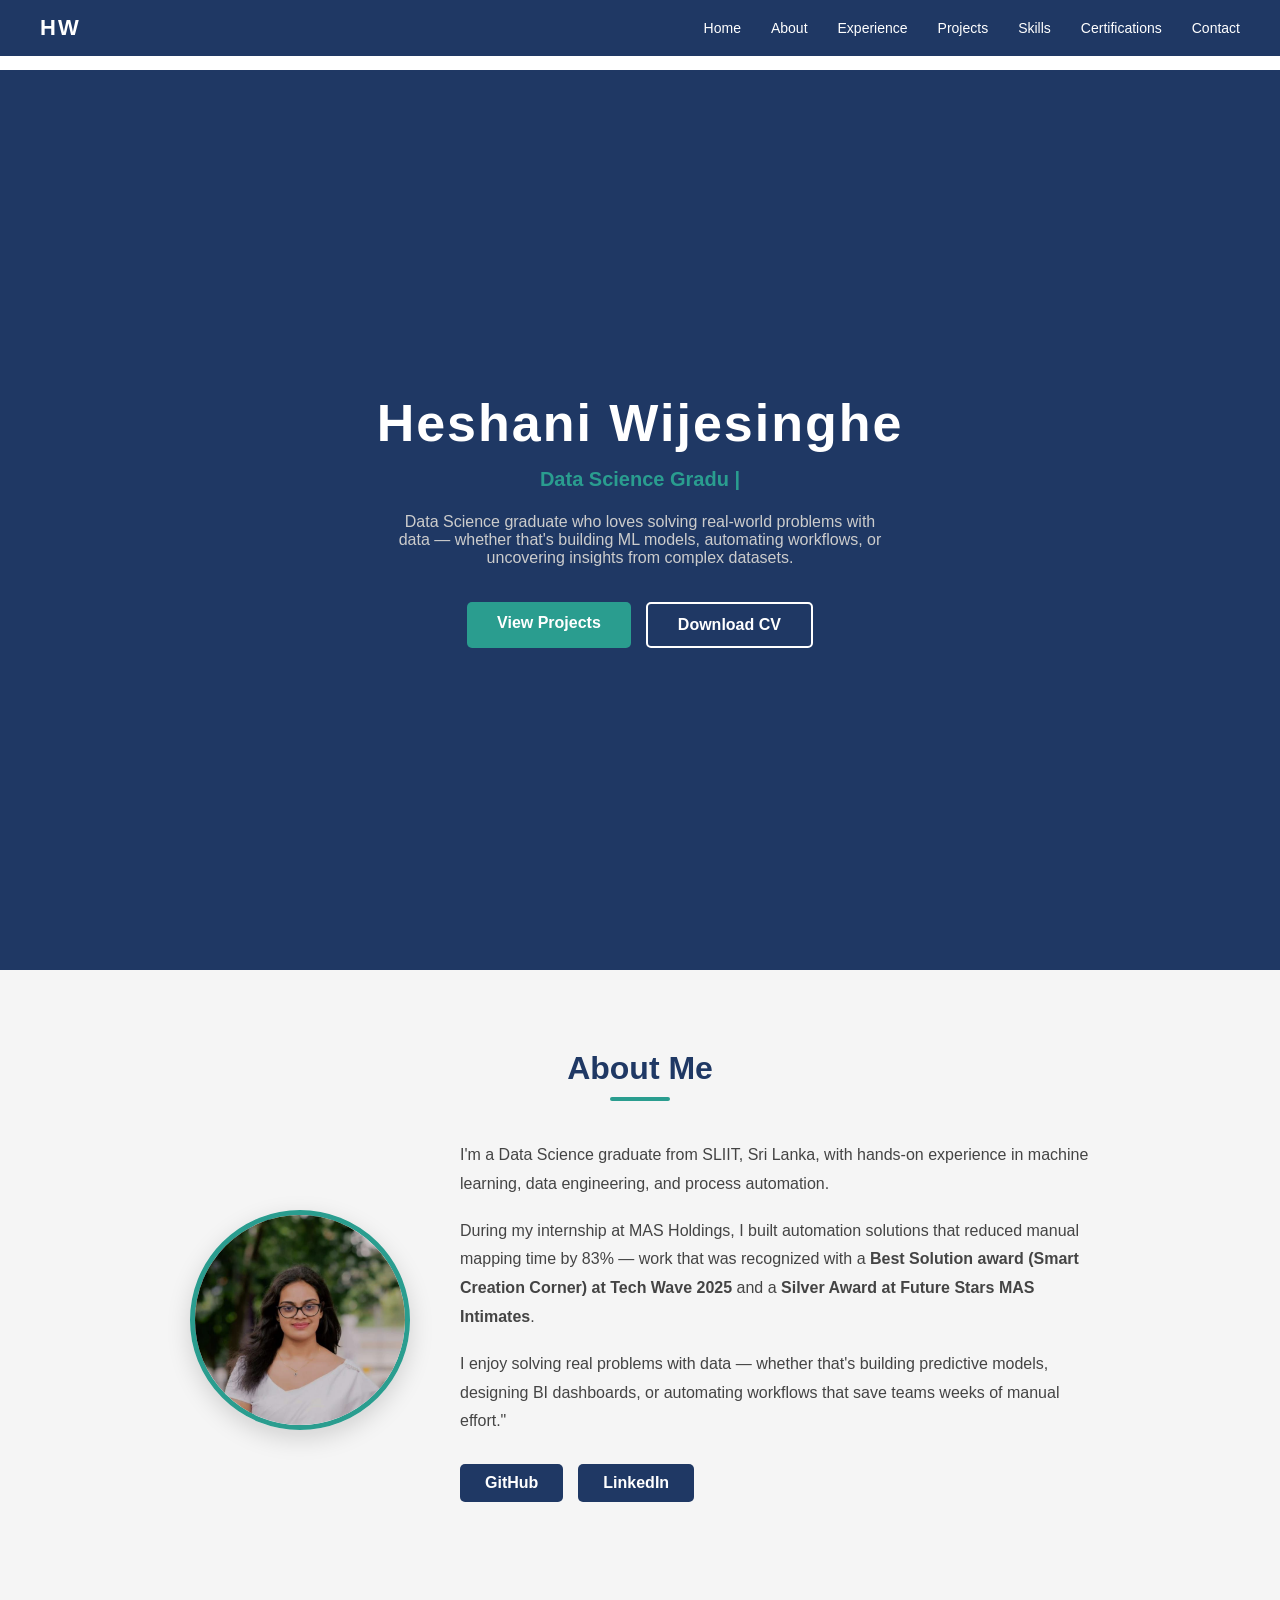
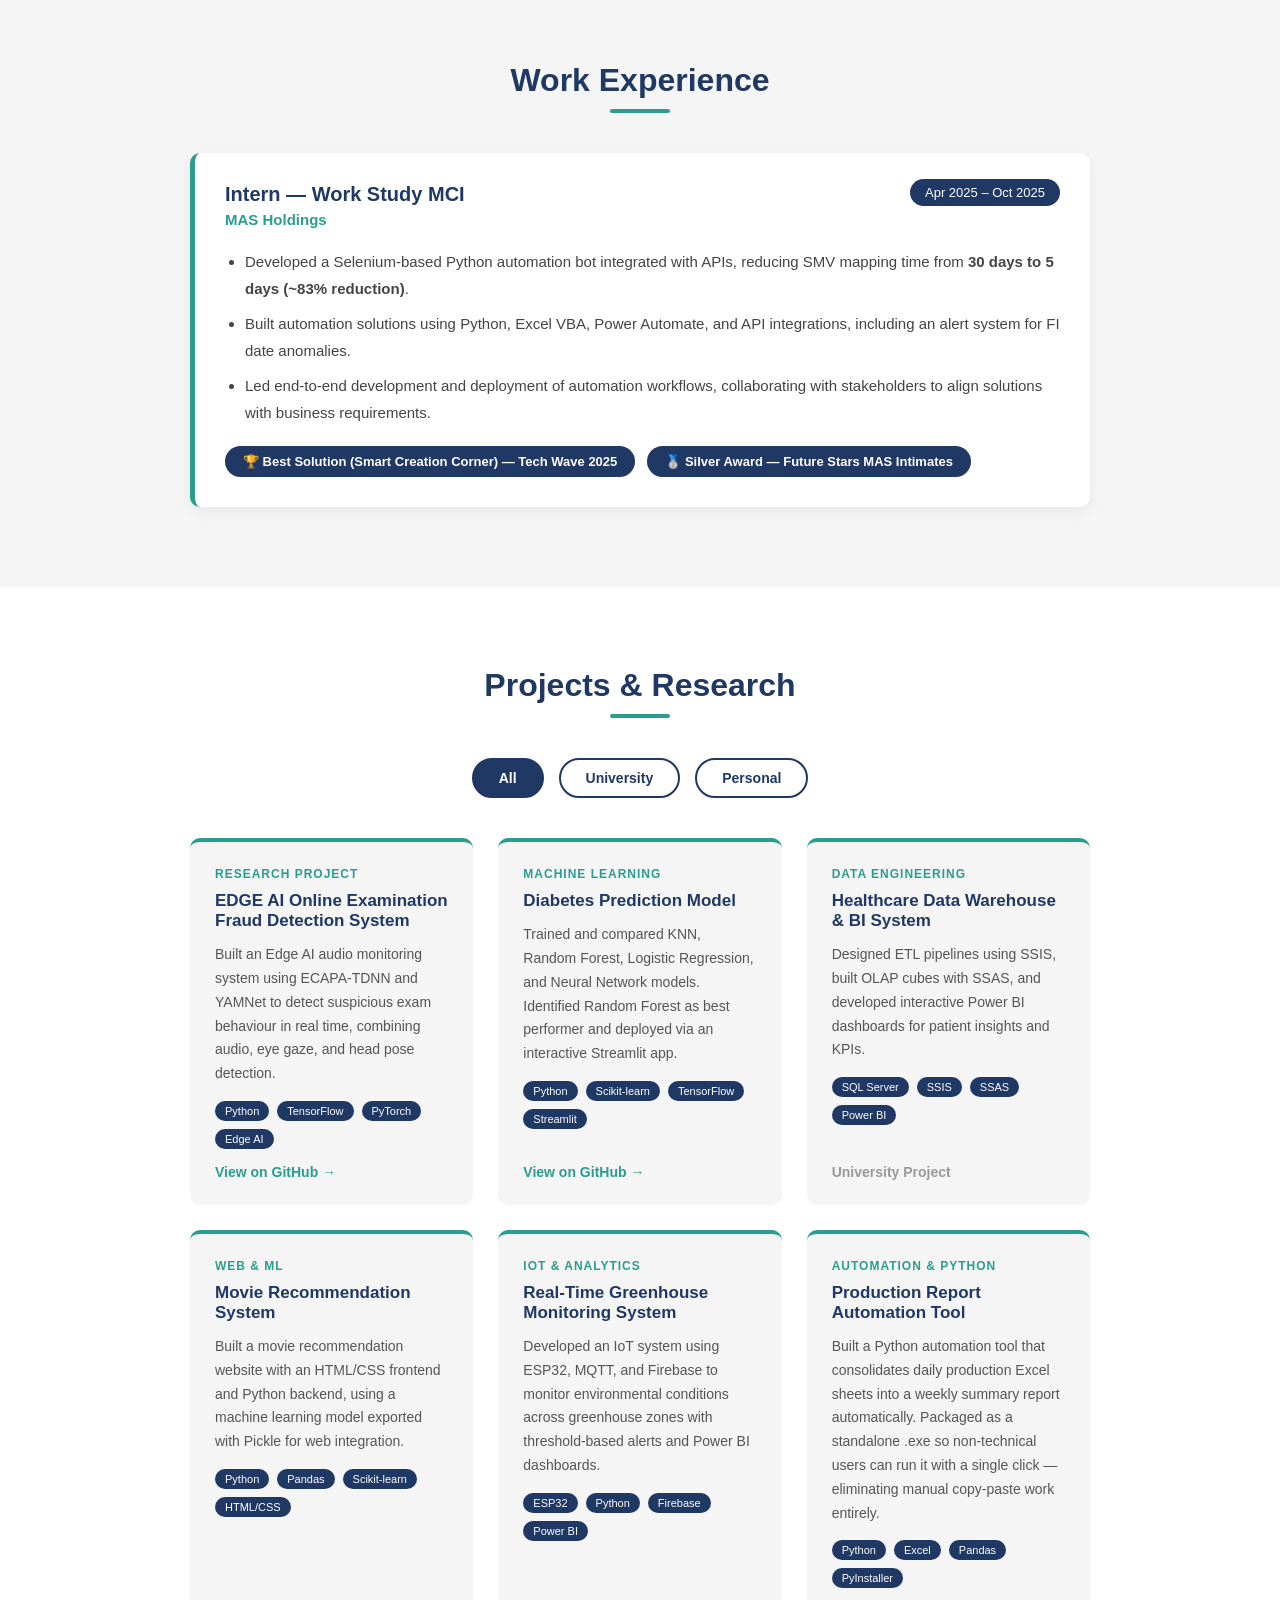
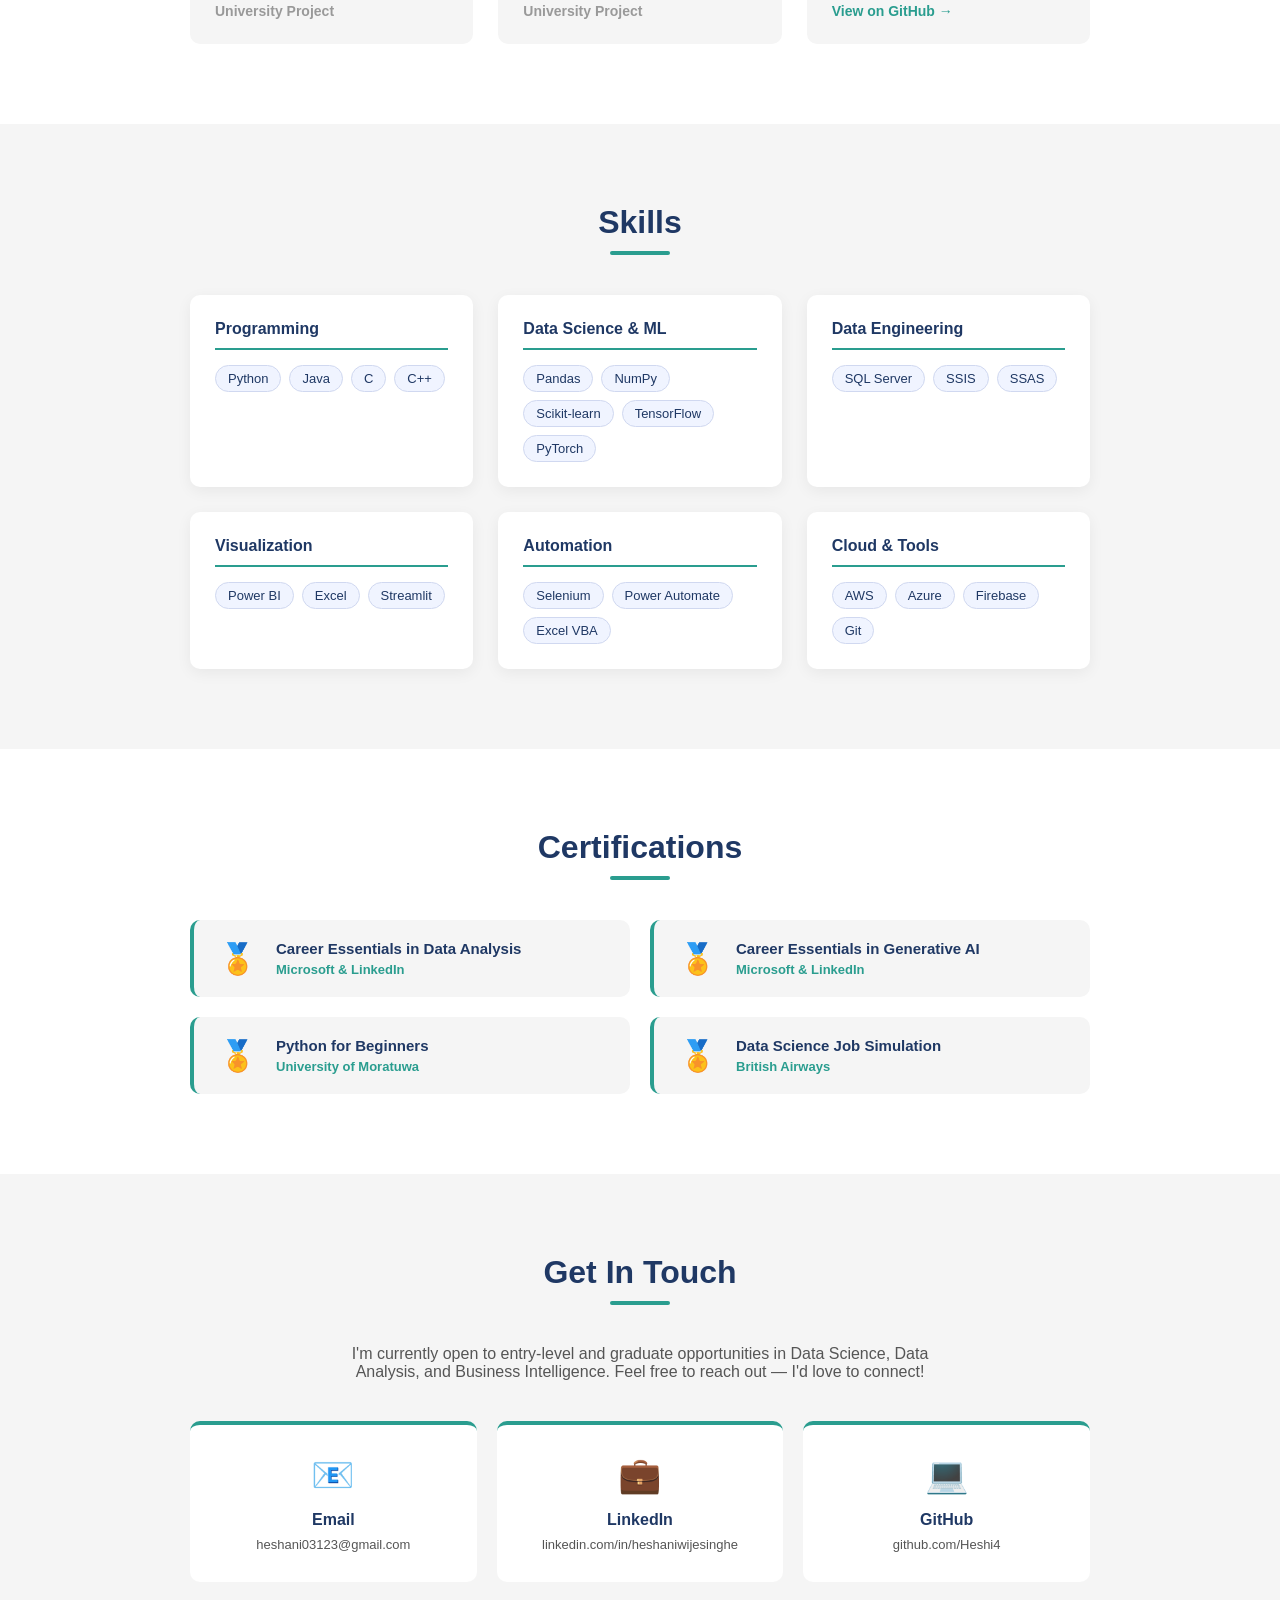
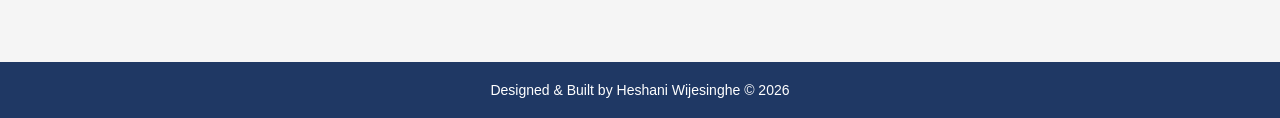
==== commit 0ffe72de: "Fix projects section and cleanup HTML" ====
--- a/index.html
+++ b/index.html
@@ -37,8 +37,7 @@
         </div>
     </div>
 </header>
-</div>
-</header>
+
 <section id="about">
     <div class="section-container">
         <h2 class="section-title">About Me</h2>
@@ -86,26 +85,8 @@
         </div>
     </div>
 </section>
-<section id="personal">
-    <div class="section-container">
-        <h2 class="section-title">Personal Projects</h2>
-        <div class="personal-grid">
-            <div class="project-card featured">
-                <div class="project-tag">Automation & Python</div>
-                <h3>Production Report Automation Tool</h3>
-                <p>Built a Python automation tool that consolidates daily production Excel sheets into a weekly summary report automatically. Packaged as a standalone .exe so non-technical users can run it with a single click — eliminating manual copy-paste work entirely.</p>
-                <div class="project-tech">
-                    <span>Python</span>
-                    <span>Excel</span>
-                    <span>Pandas</span>
-                    <span>PyInstaller</span>
-                </div>
-                <a href="https://github.com/Heshi4/production-report-automation-tool" target="_blank" class="project-link">View on GitHub →</a>
-            </div>
-        </div>
-    </div>
-</section>
-<section id="projects">
+
+        <section id="projects">
     <div class="section-container">
         <h2 class="section-title">Projects & Research</h2>
         
@@ -307,7 +288,7 @@
 <section id="contact">
     <div class="section-container">
         <h2 class="section-title">Get In Touch</h2>
-        <p class="contact-desc"><p class="contact-desc">I'm currently open to entry-level and graduate opportunities in Data Science, Data Analysis, and Business Intelligence. Feel free to reach out — I'd love to connect!</p></p>
+        <p class="contact-desc">I'm currently open to entry-level and graduate opportunities in Data Science, Data Analysis, and Business Intelligence. Feel free to reach out — I'd love to connect!</p></p>
         <div class="contact-grid">
 
             <a href="mailto:heshani03123@gmail.com" class="contact-card">
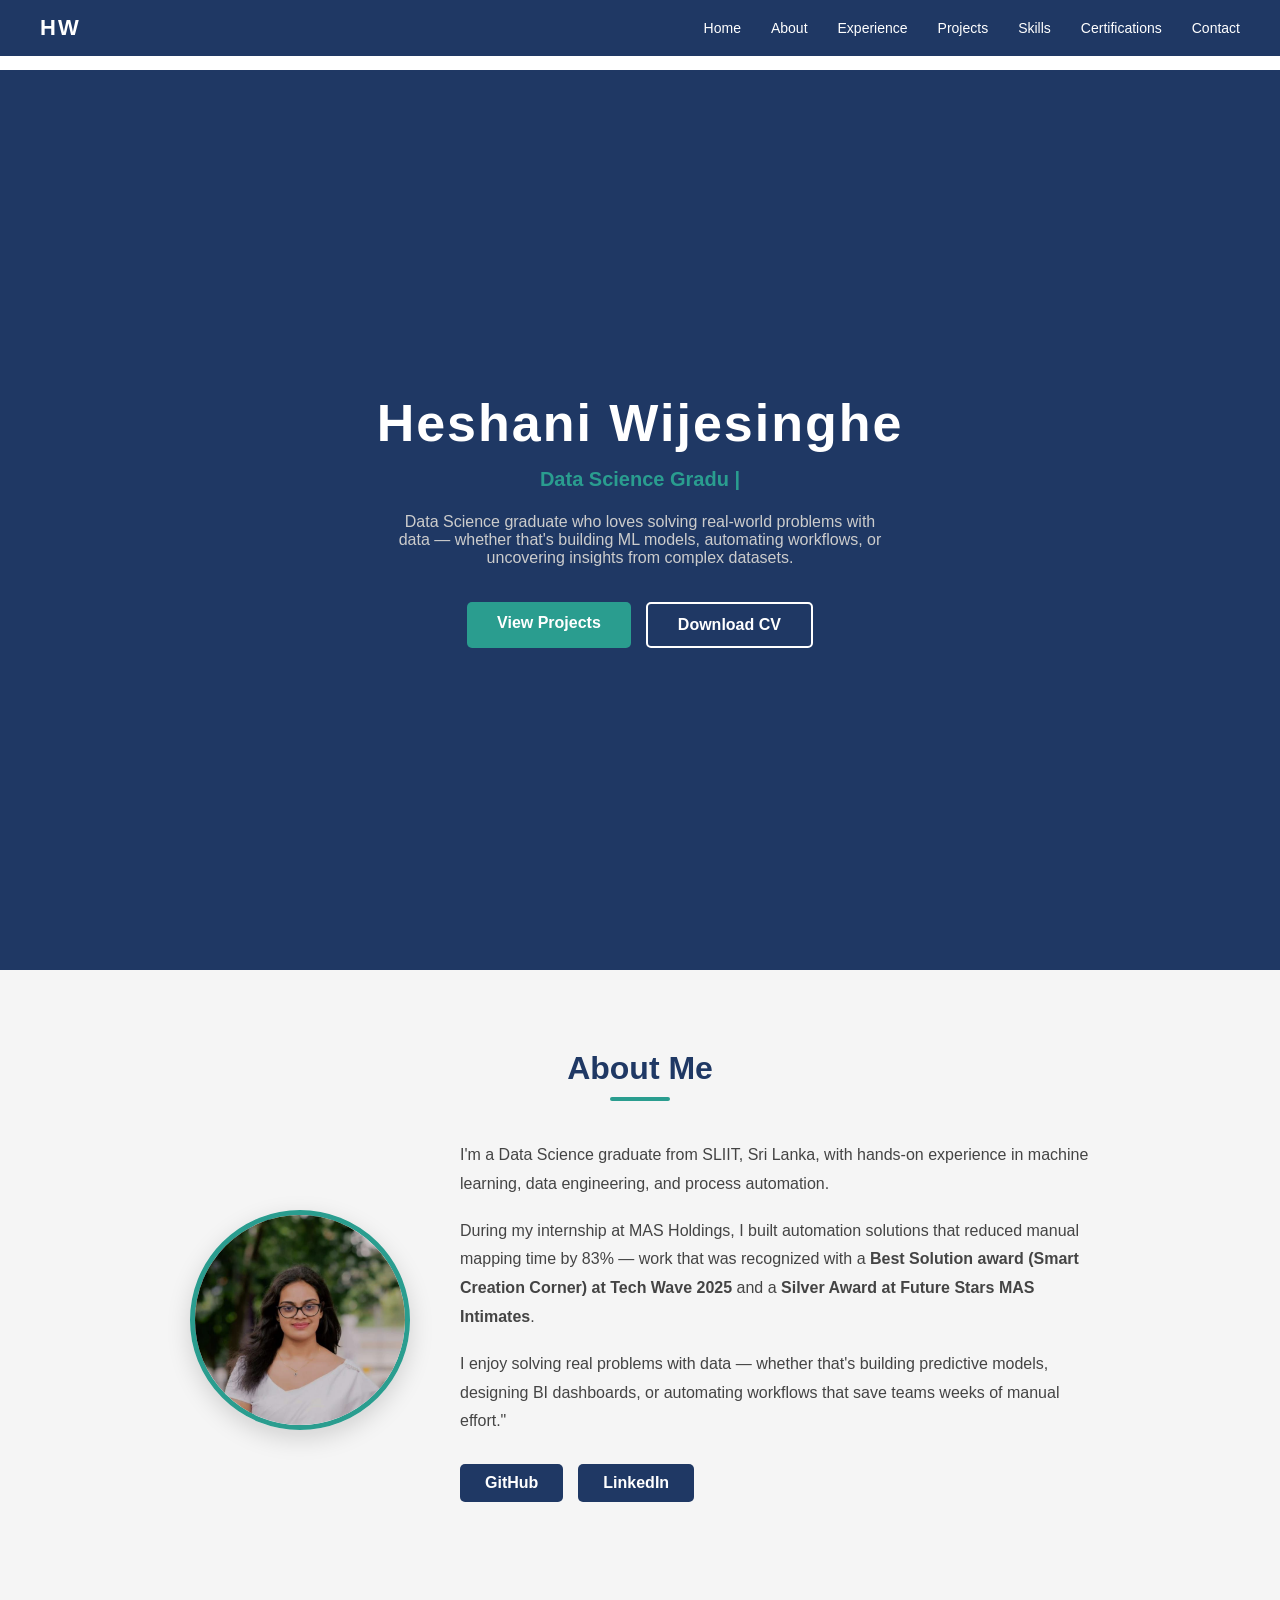
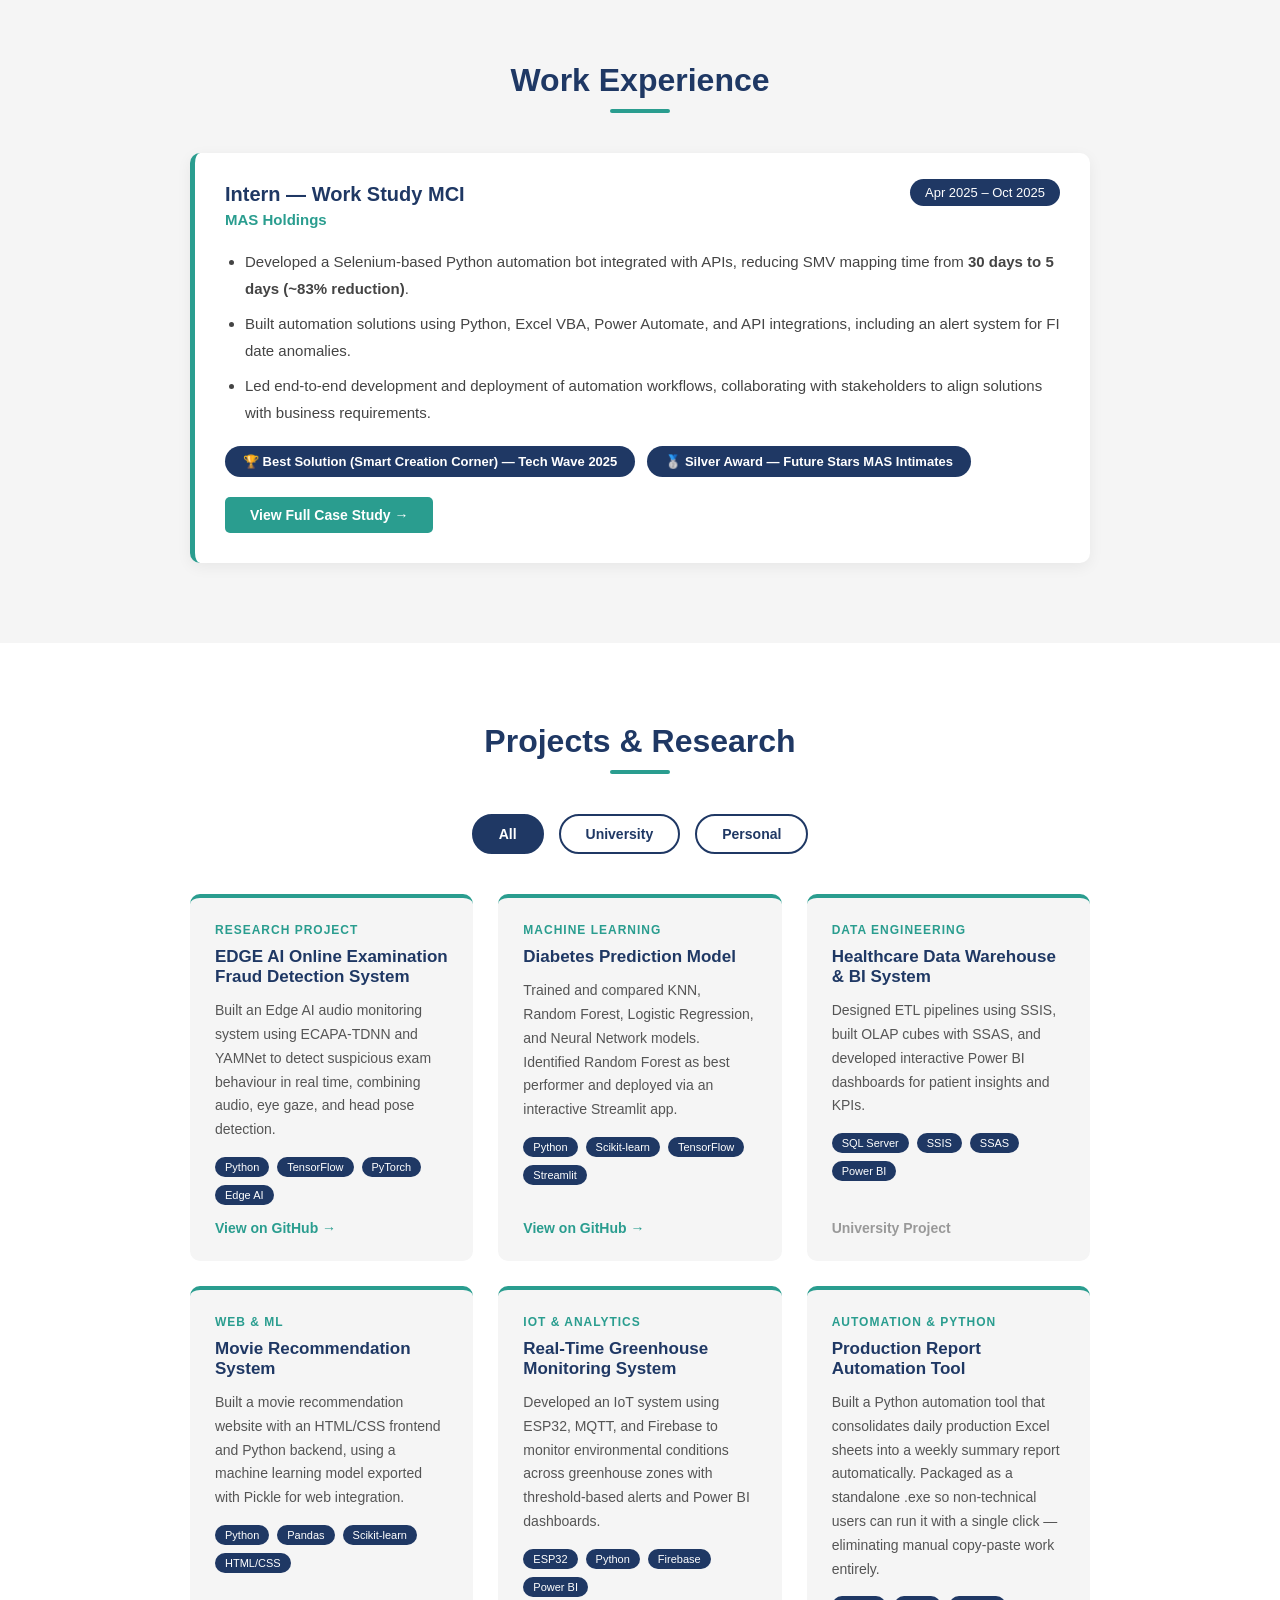
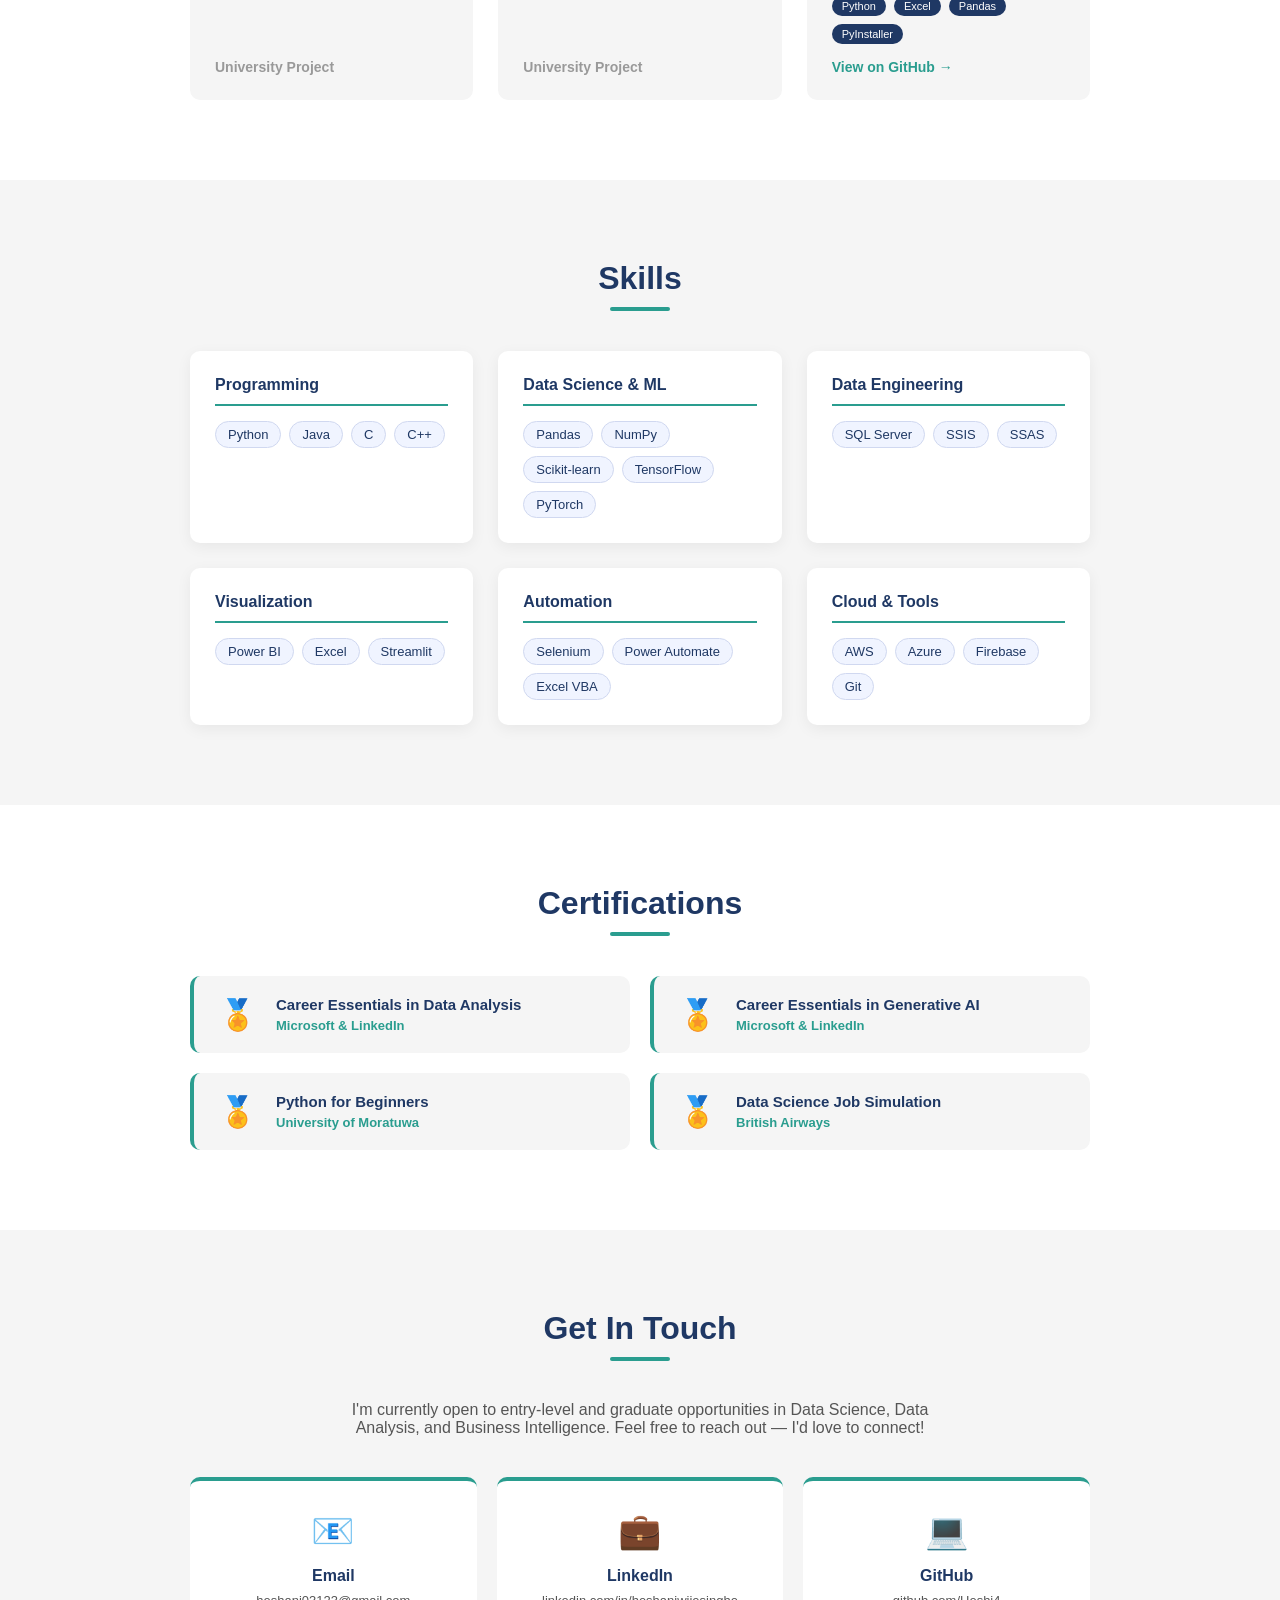
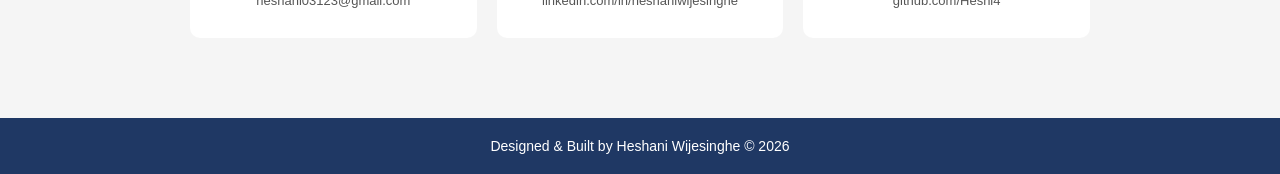
==== commit 1a6dd9d5: "Add MAS case study page with screenshots" ====
--- a/index.html
+++ b/index.html
@@ -82,6 +82,7 @@
                 <span class="award-badge">🏆 Best Solution (Smart Creation Corner) — Tech Wave 2025</span>
                 <span class="award-badge">🥈 Silver Award — Future Stars MAS Intimates</span>
             </div>
+            <a href="mas-case-study.html" class="case-study-btn">View Full Case Study →</a>
         </div>
     </div>
 </section>
--- a/style.css
+++ b/style.css
@@ -569,4 +569,33 @@
 
 .project-card.hidden {
     display: none;
+}
+.cs-screenshots {
+    display: flex;
+    flex-direction: column;
+    gap: 15px;
+}
+
+.cs-screenshots img {
+    width: 100%;
+    border-radius: 8px;
+    box-shadow: 0 4px 15px rgba(0,0,0,0.1);
+    border: 1px solid #ddd;
+}
+
+.case-study-btn {
+    display: inline-block;
+    margin-top: 20px;
+    background-color: #2A9D8F;
+    color: white;
+    padding: 10px 25px;
+    border-radius: 5px;
+    text-decoration: none;
+    font-weight: 600;
+    font-size: 14px;
+    transition: background-color 0.3s;
+}
+
+.case-study-btn:hover {
+    background-color: #1F3864;
 }
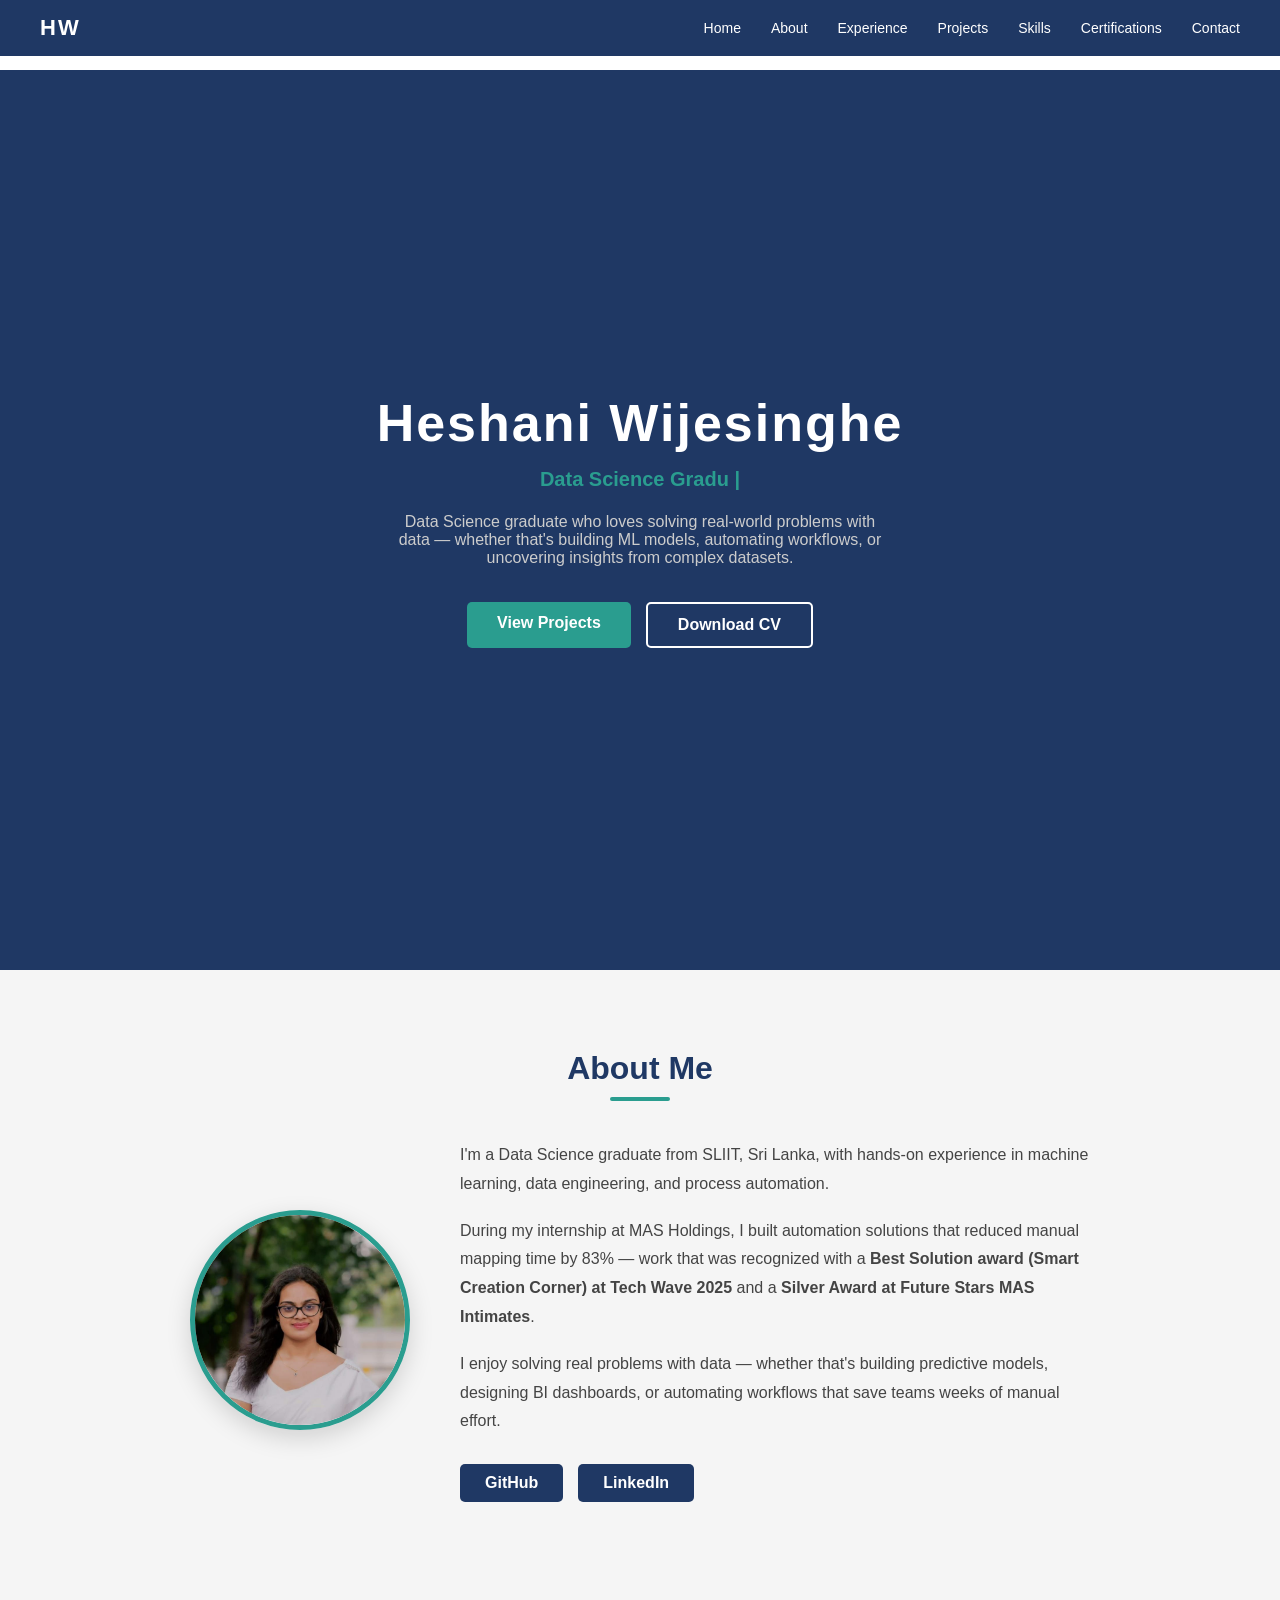
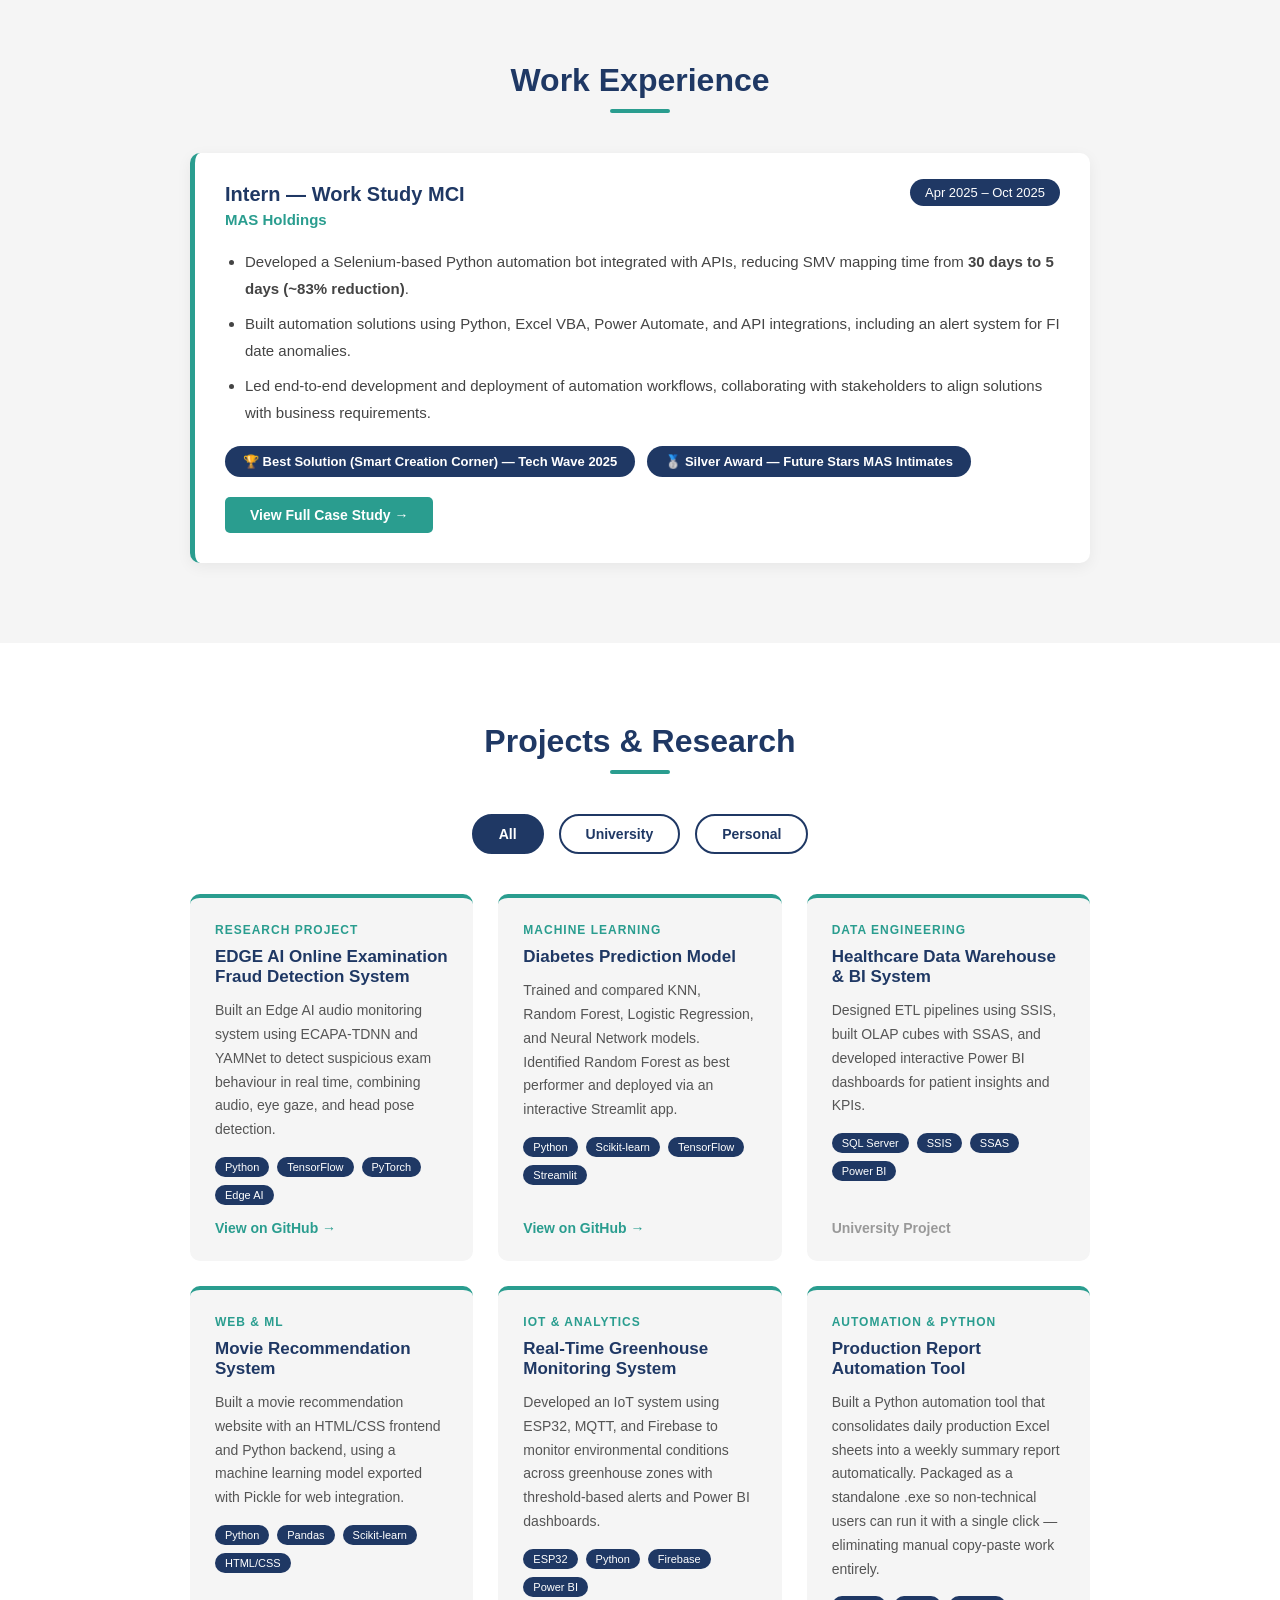
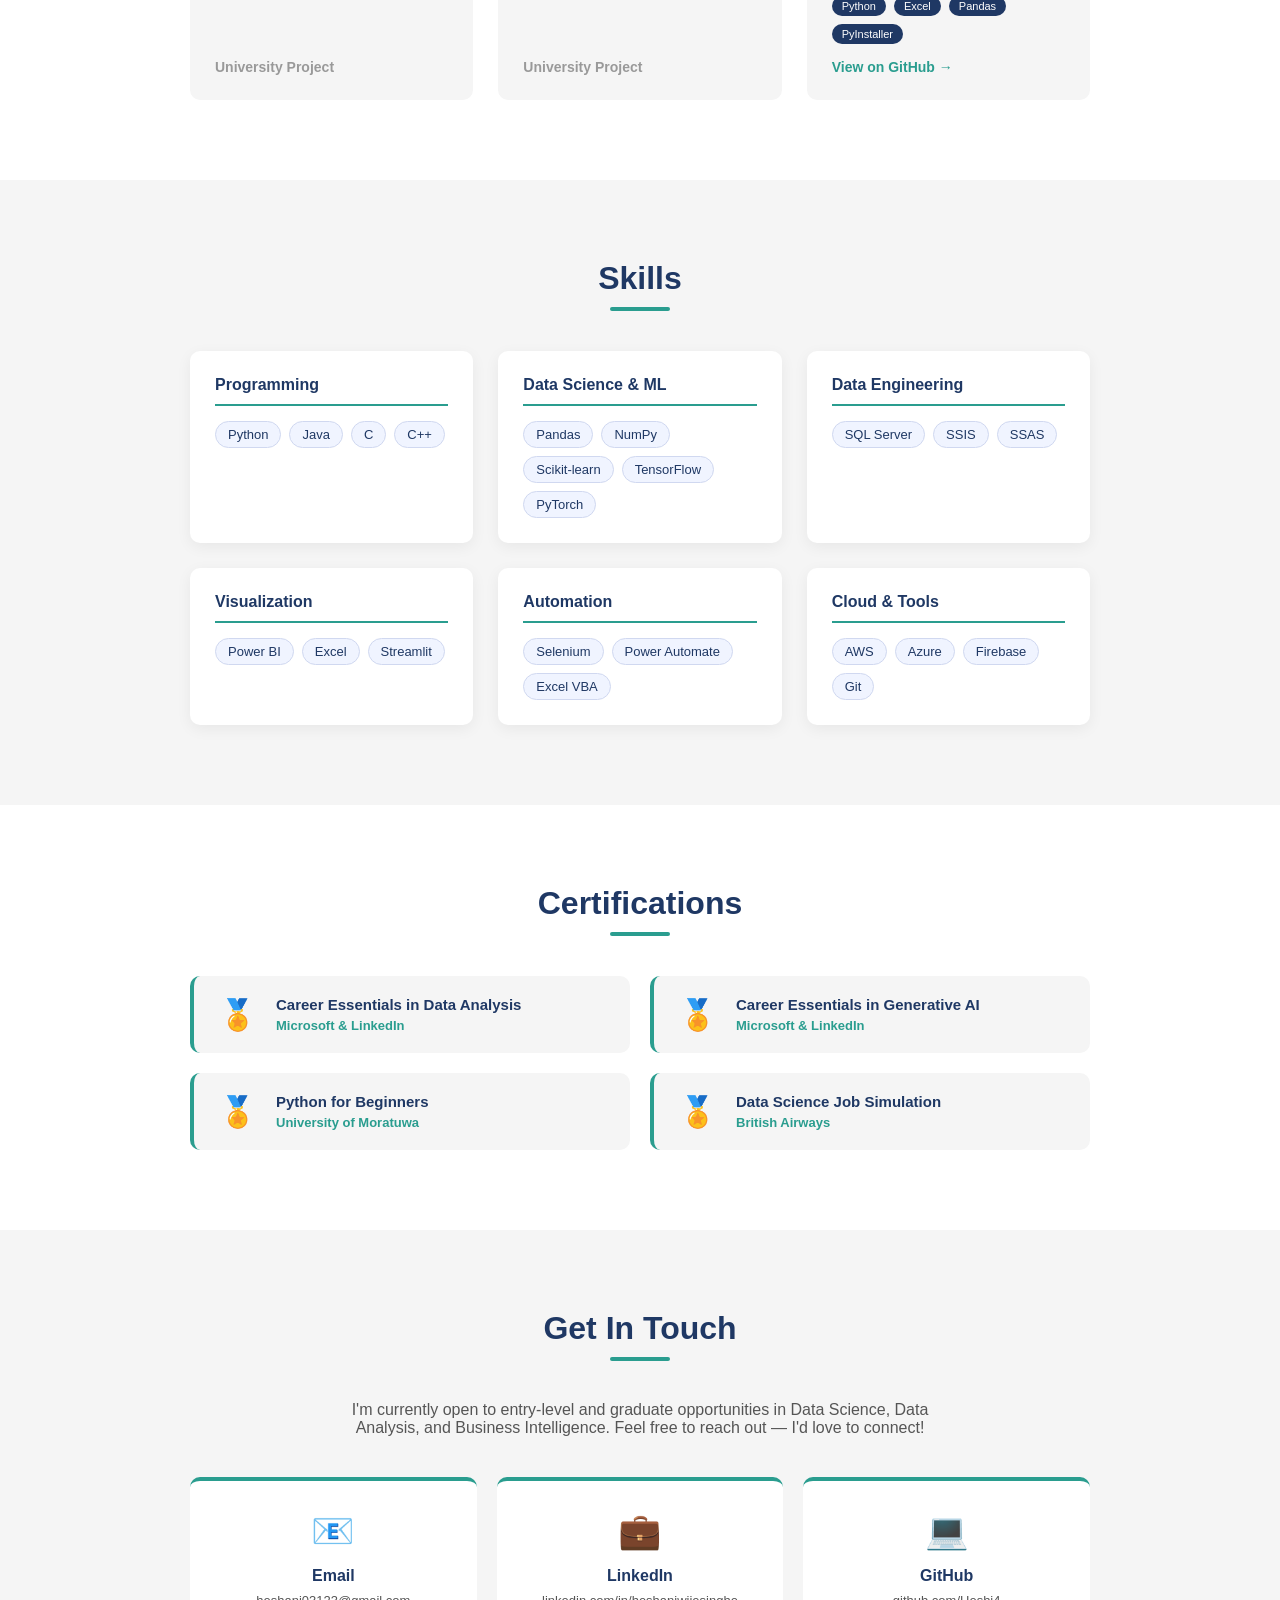
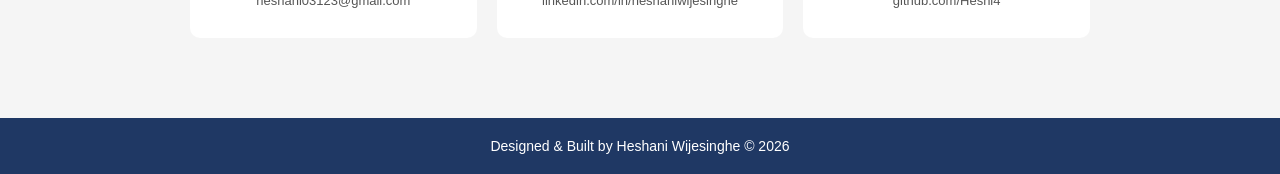
==== commit 2369992f: "Minor Changes in html" ====
--- a/index.html
+++ b/index.html
@@ -50,7 +50,7 @@
                 <br>
                 <p>During my internship at MAS Holdings, I built automation solutions that reduced manual mapping time by 83% — work that was recognized with a <strong>Best Solution award (Smart Creation Corner) at Tech Wave 2025</strong> and a <strong>Silver Award at Future Stars MAS Intimates</strong>.</p>
                 <br>
-                <p>I enjoy solving real problems with data — whether that's building predictive models, designing BI dashboards, or automating workflows that save teams weeks of manual effort."</p>
+                <p>I enjoy solving real problems with data — whether that's building predictive models, designing BI dashboards, or automating workflows that save teams weeks of manual effort.</p>
                 <br>
                 <div class="about-links">
                     <a href="https://github.com/Heshi4" target="_blank" class="about-link">GitHub</a>
